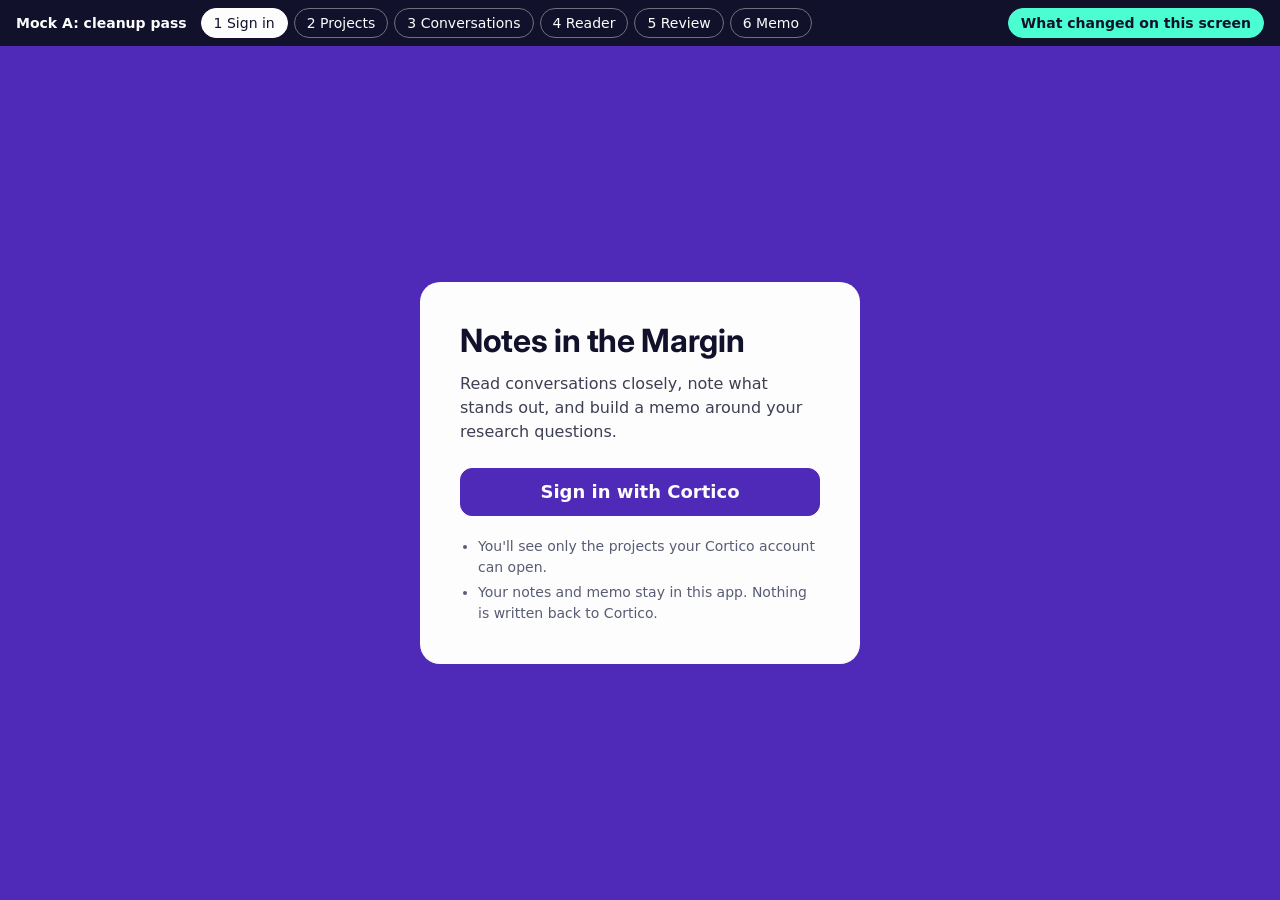
==== mocks/mock-a-cleanup-cortico.html @ b5143485 "Add Vercel config, sidecar init and live smoke scripts, docs, and UX mocks Co-Authored-By: Claude Op" ====
<!doctype html>
<html lang="en">
<head>
<meta charset="utf-8">
<meta name="viewport" content="width=device-width, initial-scale=1">
<title>Notes in the Margin, mock A</title>
<meta name="color-scheme" content="light">
<link rel="preconnect" href="https://fonts.googleapis.com">
<link rel="preconnect" href="https://fonts.gstatic.com" crossorigin>
<link rel="preconnect" href="https://cdn.fontshare.com" crossorigin>
<link href="https://fonts.googleapis.com/css2?family=Inter:wght@700&display=swap" rel="stylesheet">
<style>
/* Satoshi from Fontshare, inlined with https URLs so it also loads when the file is opened from disk */
@font-face{font-family:"Satoshi";src:url("https://cdn.fontshare.com/wf/TTX2Z3BF3P6Y5BQT3IV2VNOK6FL22KUT/7QYRJOI3JIMYHGY6CH7SOIFRQLZOLNJ6/KFIAZD4RUMEZIYV6FQ3T3GP5PDBDB6JY.woff2") format("woff2");font-weight:400;font-style:normal;font-display:swap}
@font-face{font-family:"Satoshi";src:url("https://cdn.fontshare.com/wf/P2LQKHE6KA6ZP4AAGN72KDWMHH6ZH3TA/ZC32TK2P7FPS5GFTL46EU6KQJA24ZYDB/7AHDUZ4A7LFLVFUIFSARGIWCRQJHISQP.woff2") format("woff2");font-weight:500;font-style:normal;font-display:swap}
@font-face{font-family:"Satoshi";src:url("https://cdn.fontshare.com/wf/LAFFD4SDUCDVQEXFPDC7C53EQ4ZELWQI/PXCT3G6LO6ICM5I3NTYENYPWJAECAWDD/GHM6WVH6MILNYOOCXHXB5GTSGNTMGXZR.woff2") format("woff2");font-weight:700;font-style:normal;font-display:swap}

/* Cortico Design System tokens (colors_and_type.css) */
:root{
  color-scheme:light;
  --c-purple-900:#11112B; --c-purple-800:#2E187F; --c-purple-700:#4F29B7; --c-purple-600:#6F4FD1;
  --c-purple-500:#8C71DD; --c-purple-200:#E0D1FF; --c-purple-100:#F0E8FF;
  --c-ink:#11112B; --c-fg-1:#3D3F52; --c-fg-2:#595C75; --c-fg-3:#71717C; --c-fg-4:#AEB0C4;
  --c-border:#E7E8F3; --c-border-2:#CECFDD; --c-border-3:#DDDEEB;
  --c-bg-canvas:#FDFDFD; --c-bg-white:#FFFFFF; --c-bg-soft:#F1F1F9;
  --c-accent-pink:#FF0099; --c-accent-mint:#4AFED1; --c-accent-red:#E3342E;
  --c-bg:var(--c-bg-canvas); --c-shell:var(--c-purple-700); --c-text:var(--c-ink); --c-text-muted:var(--c-fg-2);
  --c-link:var(--c-purple-700); --c-primary:var(--c-purple-700); --c-primary-fg:#FDFDFD;
  --c-on-dark:#FDFDFD; --c-on-dark-2:var(--c-purple-200);
  --c-success:#1F9D55; --c-warning:#D97706; --c-danger:var(--c-accent-red);

  --font-sans:"Satoshi","Satoshi-Variable",ui-sans-serif,system-ui,-apple-system,"Segoe UI",Roboto,"Helvetica Neue",Arial,sans-serif;
  --font-display:"Inter",ui-sans-serif,system-ui,-apple-system,"Segoe UI",Roboto,sans-serif;

  --fs-12:12px; --fs-14:14px; --fs-16:16px; --fs-18:18px; --fs-20:20px; --fs-24:24px; --fs-28:28px; --fs-32:32px;
  --fw-regular:400; --fw-medium:500; --fw-bold:700;
  --lh-snug:1.2; --lh-normal:1.4; --lh-relax:1.5;

  --sp-1:4px; --sp-2:8px; --sp-3:12px; --sp-4:16px; --sp-5:20px; --sp-6:24px; --sp-7:32px; --sp-8:40px; --sp-9:48px; --sp-10:64px;
  --r-1:4px; --r-2:8px; --r-3:12px; --r-4:16px; --r-5:20px; --r-pill:999px;

  --shadow-1:0 1px 2px rgba(17,17,43,0.04);
  --shadow-2:0 2px 8px rgba(17,17,43,0.06),0 1px 2px rgba(17,17,43,0.04);
  --shadow-pop:0 16px 48px rgba(17,17,43,0.20);

  --ease-out:cubic-bezier(.2,.7,.2,1); --dur-fast:120ms; --dur-base:180ms; --dur-slow:260ms;
  --topbar-h:60px;

  /* prototype geometry: sticky offsets depend on the prototype bar height */
  --proto-h:46px;
}

*{box-sizing:border-box}
html{overflow-x:clip}
html,body{margin:0}
body{background:var(--c-bg);color:var(--c-text);font-family:var(--font-sans);font-size:var(--fs-16);line-height:var(--lh-relax);-webkit-font-smoothing:antialiased;-moz-osx-font-smoothing:grayscale}
button,input,select,textarea{font:inherit;color:inherit}
button{cursor:pointer}
:focus-visible{outline:2px solid var(--c-purple-700);outline-offset:2px}
a{color:var(--c-link);font-weight:var(--fw-medium);text-underline-offset:2px}
a:hover{text-decoration-thickness:2px}
h1,h2{color:var(--c-ink)}

/* prototype chrome, not part of the app */
.proto{position:sticky;top:0;z-index:50;min-height:var(--proto-h);background:var(--c-purple-900);color:var(--c-on-dark);display:flex;flex-wrap:wrap;gap:6px;align-items:center;padding:var(--sp-2) var(--sp-4);font-size:var(--fs-14);line-height:20px}
.proto strong{margin-right:var(--sp-2);font-weight:var(--fw-bold)}
.proto button{background:transparent;border:1px solid var(--c-fg-3);color:var(--c-on-dark);border-radius:var(--r-pill);padding:4px 12px;font-weight:var(--fw-medium);transition:background var(--dur-base) var(--ease-out),color var(--dur-base) var(--ease-out)}
.proto button:hover{background:var(--c-purple-800)}
.proto button[aria-current="true"]{background:var(--c-on-dark);color:var(--c-ink);border-color:var(--c-on-dark)}
.proto .spacer{flex:1}
.notes-toggle{background:var(--c-accent-mint)!important;color:var(--c-ink)!important;border-color:var(--c-accent-mint)!important;font-weight:var(--fw-bold)!important}
.proto :focus-visible,.drawer :focus-visible,.toast :focus-visible{outline-color:var(--c-purple-200)}

.screen{display:none}
.screen.on{display:block}

/* app shell */
.appbar{background:var(--c-bg-canvas);border-bottom:1px solid var(--c-border);display:flex;align-items:center;gap:var(--sp-5);padding:0 var(--sp-6);height:var(--topbar-h)}
.brand{font-family:var(--font-display);font-weight:var(--fw-bold);font-size:var(--fs-18);letter-spacing:-0.011em;line-height:var(--lh-snug);color:var(--c-ink);white-space:nowrap}
.bundle{display:flex;align-items:center;gap:var(--sp-2);height:36px;border:1px solid var(--c-border);border-radius:var(--r-3);padding:0 var(--sp-3);background:var(--c-bg-soft);font-size:var(--fs-14);color:var(--c-fg-1);white-space:nowrap;transition:background var(--dur-base) var(--ease-out),border-color var(--dur-base) var(--ease-out)}
.bundle:hover{background:var(--c-purple-100);border-color:var(--c-purple-200)}
.bundle b{font-weight:var(--fw-bold);color:var(--c-ink)}
.nav{display:flex;gap:var(--sp-1);margin-left:var(--sp-2);align-self:stretch}
.nav a{display:flex;align-items:center;text-decoration:none;color:var(--c-fg-2);padding:0 var(--sp-3);font-size:var(--fs-14);font-weight:var(--fw-medium);white-space:nowrap;transition:color var(--dur-base) var(--ease-out)}
.nav a:hover{color:var(--c-ink)}
.nav a[aria-current="page"]{color:var(--c-ink);font-weight:var(--fw-bold);box-shadow:inset 0 -2px 0 var(--c-purple-700)}
.nav a:focus-visible{outline-offset:-2px}
.appbar .grow{flex:1}
.avatar{flex:none;width:32px;height:32px;border-radius:var(--r-pill);background:var(--c-purple-700);color:var(--c-on-dark);display:grid;place-items:center;font-size:var(--fs-12);font-weight:var(--fw-bold)}

/* buttons: secondary by default, .primary and .quiet (tertiary) variants */
.btn{display:inline-flex;align-items:center;justify-content:center;gap:var(--sp-2);border:1px solid var(--c-border);background:var(--c-bg-soft);color:var(--c-ink);border-radius:var(--r-3);padding:9px 18px;line-height:20px;font-weight:var(--fw-bold);font-size:var(--fs-16);text-align:center;transition:background var(--dur-base) var(--ease-out),color var(--dur-base) var(--ease-out),border-color var(--dur-base) var(--ease-out),transform var(--dur-fast) var(--ease-out)}
.btn:hover{background:var(--c-purple-100);border-color:var(--c-purple-200)}
.btn:active{transform:scale(0.98)}
.btn.primary{background:var(--c-primary);border-color:var(--c-primary);color:var(--c-primary-fg)}
.btn.primary:hover{background:var(--c-purple-600);border-color:var(--c-purple-600)}
.btn.quiet{border-color:transparent;background:transparent;color:var(--c-purple-700)}
.btn.quiet:hover{background:var(--c-purple-100)}
.btn:disabled,.btn.primary:disabled{background:var(--c-bg-soft);border-color:var(--c-border);color:var(--c-fg-3);cursor:not-allowed;transform:none}

/* form fields */
.orgline select,.search,.popover textarea{border:1px solid var(--c-border-2);border-radius:var(--r-3);background:var(--c-bg-canvas);color:var(--c-ink);transition:border-color var(--dur-base) var(--ease-out)}
.orgline select:hover,.search:hover,.popover textarea:hover{border-color:var(--c-fg-4)}
.orgline select:focus-visible,.search:focus-visible,.popover textarea:focus-visible{border-color:var(--c-purple-700);outline-offset:1px}
::placeholder{color:var(--c-fg-3);opacity:1}

/* sign in */
.signin{min-height:calc(100vh - var(--proto-h));display:grid;place-items:center;padding:var(--sp-6);background:var(--c-shell)}
.signin-card{background:var(--c-bg-canvas);border-radius:var(--r-5);max-width:440px;width:100%;padding:var(--sp-8)}
.signin-card h1{font-family:var(--font-display);font-weight:var(--fw-bold);font-size:var(--fs-32);letter-spacing:-0.011em;line-height:var(--lh-snug);margin:0 0 var(--sp-3)}
.signin-card p{color:var(--c-fg-1);margin:0 0 var(--sp-6)}
.signin-card .btn{width:100%;padding:13px 22px;font-size:var(--fs-18)}
.signin-card ul{color:var(--c-fg-2);font-size:var(--fs-14);padding-left:18px;margin:var(--sp-5) 0 0}
.signin-card li+li{margin-top:var(--sp-1)}

/* project picker */
.wrap{max-width:880px;margin:0 auto;padding:var(--sp-7) var(--sp-6) var(--sp-10)}
.wrap h1{font-weight:var(--fw-bold);font-size:var(--fs-32);line-height:var(--lh-snug);margin:0 0 var(--sp-2)}
.lede{color:var(--c-fg-2);margin:0 0 var(--sp-6);max-width:60ch}
.orgline{display:flex;gap:var(--sp-3);align-items:center;margin-bottom:var(--sp-4);flex-wrap:wrap}
.orgline select{height:40px;padding:0 var(--sp-3);max-width:100%}
.search{flex:1;min-width:200px;height:40px;padding:0 var(--sp-3)}
.plist{background:var(--c-bg-soft);border:1px solid var(--c-border);border-radius:var(--r-5);padding:var(--sp-2)}
.prow{display:grid;grid-template-columns:28px 1fr auto;gap:var(--sp-3);align-items:center;padding:var(--sp-3) 14px;border-radius:14px;cursor:pointer;transition:background var(--dur-base) var(--ease-out)}
.prow+.prow{border-top:1px solid var(--c-border)}
.prow:hover{background:var(--c-bg-white)}
.prow input{width:18px;height:18px;accent-color:var(--c-purple-700);margin:0}
.prow .name{font-weight:var(--fw-bold);color:var(--c-ink)}
.prow .meta{color:var(--c-fg-2);font-size:var(--fs-14)}
.prow .count{color:var(--c-fg-2);font-size:var(--fs-14);text-align:right}
.selbar{position:sticky;bottom:var(--sp-3);margin-top:var(--sp-4);background:var(--c-bg-canvas);border:1px solid var(--c-border);border-radius:var(--r-5);box-shadow:var(--shadow-2);padding:var(--sp-3) var(--sp-3) var(--sp-3) var(--sp-5);display:flex;align-items:center;gap:var(--sp-3);flex-wrap:wrap}
.selbar .grow{flex:1;color:var(--c-fg-2);font-weight:var(--fw-medium)}

/* library */
.filters{display:flex;gap:var(--sp-2);flex-wrap:wrap;margin-bottom:var(--sp-4)}
.chip{border:1px solid var(--c-border-2);background:transparent;color:var(--c-fg-1);border-radius:var(--r-pill);padding:5px 14px;line-height:20px;font-size:var(--fs-14);font-weight:var(--fw-medium);transition:background var(--dur-base) var(--ease-out),color var(--dur-base) var(--ease-out),border-color var(--dur-base) var(--ease-out)}
.chip:hover{background:var(--c-bg-soft)}
.chip[aria-pressed="true"]{background:var(--c-purple-700);border-color:var(--c-purple-700);color:var(--c-on-dark)}
table{width:100%;border-collapse:separate;border-spacing:0;background:var(--c-bg-canvas);border:1px solid var(--c-border);border-radius:var(--r-5);overflow:hidden}
th{font-size:var(--fs-12);font-weight:var(--fw-bold);color:var(--c-fg-2);text-align:left;padding:var(--sp-3) var(--sp-4);background:var(--c-bg-soft);border-bottom:1px solid var(--c-border);letter-spacing:0.01em}
td{padding:14px var(--sp-4);border-top:1px solid var(--c-border);vertical-align:top;color:var(--c-fg-1);font-size:var(--fs-14)}
tbody tr:first-child td{border-top:0}
tr.click td{transition:background var(--dur-base) var(--ease-out)}
tr.click:hover td{background:var(--c-bg-soft);cursor:pointer}
td .t{font-weight:var(--fw-bold);color:var(--c-ink);font-size:var(--fs-16)}
td .sub{color:var(--c-fg-2);font-size:var(--fs-14)}
.status{display:inline-flex;align-items:center;gap:6px;min-height:24px;font-size:var(--fs-12);font-weight:var(--fw-bold);line-height:16px;padding:4px 10px;border-radius:var(--r-pill);background:var(--c-bg-soft);border:1px solid var(--c-border);color:var(--c-ink);white-space:nowrap}
.status::before{content:"";flex:none;width:8px;height:8px;border-radius:var(--r-pill);background:var(--c-fg-4)}
.s-read{background:var(--c-purple-100);border-color:var(--c-purple-200);color:var(--c-purple-800)}
.s-read::before{background:var(--c-purple-700)}
.s-done::before{background:var(--c-success)}
.s-wait::before{background:var(--c-accent-pink)}

/* reader */
.reader{display:grid;grid-template-columns:220px minmax(0,1fr) 240px;gap:0;max-width:1240px;margin:0 auto}
.sections{padding:var(--sp-7) var(--sp-4) var(--sp-7) var(--sp-6);position:sticky;top:var(--proto-h);align-self:start}
.sections h2,.rqs h2{font-size:var(--fs-14);font-weight:var(--fw-bold);color:var(--c-fg-2);margin:0 0 var(--sp-3);line-height:var(--lh-normal)}
.sections ol{list-style:none;margin:0;padding:0;border-left:2px solid var(--c-border)}
.sections li{padding:6px 0 6px var(--sp-3);margin-left:-2px;border-left:2px solid transparent;font-size:var(--fs-14);color:var(--c-fg-2);line-height:var(--lh-normal)}
.sections li.done{color:var(--c-ink)}
.sections li.here{border-left-color:var(--c-purple-700);color:var(--c-ink);font-weight:var(--fw-bold)}
.sections li small{display:block;color:var(--c-fg-3);font-weight:var(--fw-regular);font-size:var(--fs-12)}
.sections .hint{font-size:var(--fs-12);color:var(--c-fg-3);margin-top:var(--sp-3)}
.page{background:var(--c-bg-canvas);border-left:1px solid var(--c-border);border-right:1px solid var(--c-border);min-height:calc(100vh - var(--proto-h) - var(--topbar-h));padding:var(--sp-7) 0 var(--sp-10)}
.conv-head{padding:0 var(--sp-9) var(--sp-5);border-bottom:1px solid var(--c-border);display:flex;gap:var(--sp-4);align-items:flex-start}
.conv-head h1{font-weight:var(--fw-bold);font-size:var(--fs-24);margin:0 0 var(--sp-1);line-height:var(--lh-snug)}
.conv-head .sub{color:var(--c-fg-2);font-size:var(--fs-14)}
.conv-head .grow{flex:1}
.audio{display:flex;align-items:center;gap:var(--sp-3);margin:var(--sp-4) var(--sp-9) 0;padding:var(--sp-2) var(--sp-3);border-radius:var(--r-3);background:var(--c-bg-soft);font-size:var(--fs-14);color:var(--c-fg-2);font-variant-numeric:tabular-nums}
.audio .play{flex:none;width:32px;height:32px;border-radius:var(--r-pill);border:0;background:var(--c-purple-700);color:var(--c-on-dark);font-size:var(--fs-12);transition:background var(--dur-base) var(--ease-out)}
.audio .play:hover{background:var(--c-purple-600)}
.audio .bar{flex:1;height:4px;background:var(--c-border-2);border-radius:var(--r-pill);position:relative}
.audio .bar::after{content:"";position:absolute;left:0;top:0;bottom:0;width:31%;background:var(--c-purple-700);border-radius:var(--r-pill)}
.secdiv{margin:var(--sp-7) var(--sp-9) 6px;font-size:var(--fs-14);color:var(--c-purple-700);font-weight:var(--fw-bold);display:flex;gap:10px;align-items:center}
.secdiv::after{content:"";flex:1;height:1px;background:var(--c-border)}
.turn{display:grid;grid-template-columns:minmax(0,1fr) 210px;gap:var(--sp-6);padding:var(--sp-3) 0 var(--sp-3) var(--sp-9)}
.turn .who{font-size:var(--fs-14);font-weight:var(--fw-bold);color:var(--c-ink);margin-bottom:2px}
.turn .who span{color:var(--c-fg-3);font-weight:var(--fw-regular);font-variant-numeric:tabular-nums}
.turn p{font-size:var(--fs-18);line-height:1.65;margin:0;max-width:62ch;color:var(--c-fg-1)}
mark{background:var(--c-purple-100);padding:1px 0;border-radius:var(--r-1);cursor:pointer;color:inherit}
mark.star{background:var(--c-accent-mint);color:var(--c-ink);box-shadow:inset 0 -2px 0 var(--c-purple-800)}
.margin{font-size:var(--fs-14);color:var(--c-fg-2);border-left:2px solid var(--c-purple-500);padding:2px 0 2px var(--sp-3);align-self:start;margin-right:var(--sp-5)}
.margin b{color:var(--c-ink);font-weight:var(--fw-bold);display:block}
.margin.empty{border:0}
.endcard{margin:var(--sp-8) var(--sp-9) 0;border:1px solid var(--c-border);border-radius:var(--r-5);padding:var(--sp-5) var(--sp-6);display:flex;gap:var(--sp-4);align-items:center;background:var(--c-bg-soft)}
.endcard p{margin:0;flex:1;color:var(--c-fg-1)}
.endcard p b{color:var(--c-ink)}
.rqs{padding:var(--sp-7) var(--sp-6) var(--sp-7) var(--sp-4);position:sticky;top:var(--proto-h);align-self:start}
.rqs ul{list-style:none;padding:0;margin:0}
.rqs li{font-size:var(--fs-14);color:var(--c-fg-1);padding:var(--sp-2) 0;border-top:1px solid var(--c-border);line-height:var(--lh-normal)}
.rqs li:first-child{border-top:0}
.rqs .edit{font-size:var(--fs-12);color:var(--c-fg-3);margin-top:var(--sp-2)}
.popover{position:absolute;z-index:20;background:var(--c-bg-canvas);border:1px solid var(--c-border);border-radius:var(--r-4);box-shadow:var(--shadow-pop);padding:var(--sp-3);width:300px;max-width:calc(100vw - 32px)}
.popover textarea{display:block;width:100%;padding:var(--sp-2) var(--sp-3);min-height:72px;resize:vertical}
.popover .row{display:flex;gap:var(--sp-2);justify-content:flex-end;margin-top:var(--sp-3);align-items:center}
.popover .row label{margin-right:auto;font-size:var(--fs-14);color:var(--c-fg-1);display:flex;gap:6px;align-items:center;cursor:pointer}
.popover .row input{accent-color:var(--c-purple-700);width:16px;height:16px;margin:0}
.popover .row .btn{padding:5px 12px;font-size:var(--fs-14);border-radius:var(--r-2)}

/* reflect sheet */
.sheet{position:fixed;right:var(--sp-6);bottom:var(--sp-6);width:380px;max-width:calc(100vw - 32px);background:var(--c-bg-canvas);border:1px solid var(--c-border);border-radius:var(--r-5);box-shadow:var(--shadow-pop);padding:var(--sp-6);z-index:30;display:none}
.sheet.on{display:block}
.sheet h2{font-weight:var(--fw-bold);font-size:var(--fs-20);line-height:var(--lh-snug);margin:0 0 var(--sp-1)}
.sheet .sub{color:var(--c-fg-2);font-size:var(--fs-14);margin:0 0 var(--sp-4)}
.prompts{margin:0 0 var(--sp-4);padding-left:18px;font-size:var(--fs-14);color:var(--c-fg-1)}
.rec{display:flex;align-items:center;gap:var(--sp-3);padding:var(--sp-3);border-radius:var(--r-3);background:var(--c-bg-soft)}
.rec .dot{flex:none;width:12px;height:12px;border-radius:var(--r-pill);background:var(--c-danger)}
.rec .time{font-variant-numeric:tabular-nums;font-weight:var(--fw-bold);color:var(--c-ink)}
.rec .level{flex:1;min-width:0;height:18px;display:flex;gap:2px;align-items:center;overflow:hidden}
.rec .level i{display:block;flex:none;width:3px;background:var(--c-purple-700);border-radius:var(--r-pill)}
.sheet .actions{display:flex;gap:var(--sp-2);justify-content:flex-end;margin-top:var(--sp-4);flex-wrap:wrap}

/* review */
.review{max-width:1100px;margin:0 auto;padding:var(--sp-7) var(--sp-6) 112px}
.review h1{font-weight:var(--fw-bold);font-size:var(--fs-28);line-height:var(--lh-snug);margin:0 0 var(--sp-2)}
.review .lede{margin-bottom:var(--sp-6)}
.rgrid{display:grid;grid-template-columns:minmax(0,5fr) minmax(0,7fr);gap:var(--sp-6);align-items:start}
.panel{background:var(--c-bg-soft);border:1px solid var(--c-border);border-radius:var(--r-5);padding:var(--sp-5) var(--sp-6)}
.panel h2{font-size:var(--fs-16);font-weight:var(--fw-bold);line-height:var(--lh-snug);margin:0 0 var(--sp-3)}
.panel p{color:var(--c-fg-1)}
.said{font-size:var(--fs-16);line-height:1.65;color:var(--c-fg-1)}
.said .sub{font-size:var(--fs-14);color:var(--c-fg-2)}
.sugg{border:1px solid var(--c-border);border-radius:var(--r-5);padding:var(--sp-4) var(--sp-5);margin-bottom:var(--sp-3);background:var(--c-bg-canvas);transition:opacity var(--dur-base) var(--ease-out),border-color var(--dur-base) var(--ease-out)}
.sugg.kept{border-color:var(--c-success);box-shadow:inset 4px 0 0 var(--c-success)}
.sugg.skipped{opacity:.55}
.sugg .rq{font-size:var(--fs-14);color:var(--c-purple-700);font-weight:var(--fw-bold);display:flex;align-items:center;flex-wrap:wrap;gap:6px}
.sugg .insight{font-size:var(--fs-18);font-weight:var(--fw-medium);line-height:var(--lh-normal);color:var(--c-ink);margin:var(--sp-2) 0 var(--sp-3)}
.sugg blockquote{margin:0 0 var(--sp-2);padding:var(--sp-2) var(--sp-3);border-left:3px solid var(--c-purple-700);background:var(--c-purple-100);border-radius:0 var(--r-2) var(--r-2) 0;font-size:var(--fs-14);color:var(--c-ink)}
.sugg .why{font-size:var(--fs-14);color:var(--c-fg-2)}
.fit{display:inline-flex;align-items:center;font-size:var(--fs-12);line-height:16px;padding:4px 10px;border-radius:var(--r-pill);background:var(--c-purple-100);color:var(--c-purple-700);font-weight:var(--fw-bold);margin-left:0}
.sugg .acts{display:flex;gap:var(--sp-2);margin-top:var(--sp-3);flex-wrap:wrap}
.sugg .acts .btn{padding:5px 12px;font-size:var(--fs-14);border-radius:var(--r-2)}
.stickyfoot{position:fixed;left:0;right:0;bottom:0;background:var(--c-bg-canvas);border-top:1px solid var(--c-border);padding:var(--sp-3) var(--sp-6);display:flex;gap:var(--sp-3);align-items:center;justify-content:flex-end;flex-wrap:wrap;z-index:10}
.stickyfoot .grow{flex:1;color:var(--c-fg-2);font-weight:var(--fw-medium);max-width:1052px;margin:0 auto}
.toast{position:fixed;left:50%;bottom:84px;transform:translateX(-50%);max-width:calc(100vw - 32px);background:var(--c-ink);color:var(--c-on-dark);border-radius:var(--r-pill);padding:var(--sp-3) var(--sp-5);font-size:var(--fs-14);display:none;gap:var(--sp-4);align-items:center;z-index:60;box-shadow:var(--shadow-pop)}
.toast.on{display:flex}
.toast a{color:var(--c-accent-mint);font-weight:var(--fw-bold);white-space:nowrap}

/* memo */
.memo{display:grid;grid-template-columns:260px minmax(0,1fr);max-width:1140px;margin:0 auto;gap:var(--sp-7);padding:var(--sp-7) var(--sp-6) var(--sp-10)}
.memo main h1{line-height:var(--lh-snug)}
.qside h2{font-size:var(--fs-14);font-weight:var(--fw-bold);color:var(--c-fg-2);margin:0 0 var(--sp-2);line-height:var(--lh-normal)}
.qside ul{list-style:none;padding:0;margin:0 0 var(--sp-4)}
.qside li+li{margin-top:2px}
.qside li button{width:100%;text-align:left;border:0;background:transparent;color:var(--c-fg-1);padding:var(--sp-2) var(--sp-3);border-radius:var(--r-3);display:flex;gap:var(--sp-2);align-items:baseline;font-size:var(--fs-14);line-height:var(--lh-normal);transition:background var(--dur-base) var(--ease-out)}
.qside li button:hover{background:var(--c-bg-soft)}
.qside li button[aria-current="true"]{background:var(--c-purple-100);color:var(--c-purple-800);font-weight:var(--fw-bold)}
.qside li .n{margin-left:auto;color:var(--c-fg-2);font-size:var(--fs-12);font-weight:var(--fw-medium);font-variant-numeric:tabular-nums}
.qside .focusnote{font-size:var(--fs-12);color:var(--c-fg-2);padding:0 var(--sp-3)}
.qside .entry b{color:var(--c-ink)}
.tabs{display:flex;gap:var(--sp-1);border-bottom:1px solid var(--c-border);margin:var(--sp-4) 0 var(--sp-5)}
.tabs button{border:0;background:transparent;padding:var(--sp-2) var(--sp-3);color:var(--c-fg-2);font-weight:var(--fw-medium);font-size:var(--fs-16);border-bottom:2px solid transparent;margin-bottom:-1px;transition:color var(--dur-base) var(--ease-out)}
.tabs button:hover{color:var(--c-ink)}
.tabs button[aria-selected="true"]{color:var(--c-ink);font-weight:var(--fw-bold);border-bottom-color:var(--c-purple-700)}
.entry{background:var(--c-bg-soft);border:1px solid var(--c-border);border-radius:var(--r-5);padding:var(--sp-4) var(--sp-5);margin-bottom:var(--sp-3)}
.entry .insight{font-size:var(--fs-18);font-weight:var(--fw-medium);line-height:var(--lh-normal);color:var(--c-ink);margin:0 0 var(--sp-2)}
.entry blockquote{margin:0 0 6px;padding:var(--sp-1) var(--sp-3);border-left:3px solid var(--c-purple-700);font-size:var(--fs-14);color:var(--c-fg-1)}
.entry .foot{display:flex;gap:var(--sp-3);align-items:center;font-size:var(--fs-14);color:var(--c-fg-2);margin-top:var(--sp-3);flex-wrap:wrap}
.entry .foot .grow{flex:1}
.entry .foot .btn{font-size:var(--fs-14)}
.tag{display:inline-flex;align-items:center;font-size:var(--fs-12);line-height:16px;font-weight:var(--fw-medium);padding:4px 10px;border-radius:var(--r-pill);background:var(--c-purple-100);color:var(--c-purple-800)}
.more{border:0;background:transparent;color:var(--c-fg-2);font-size:var(--fs-18);line-height:1;width:32px;height:32px;padding:0;border-radius:var(--r-pill);transition:background var(--dur-base) var(--ease-out)}
.more:hover{background:var(--c-purple-100);color:var(--c-purple-700)}
.unused{border:1px dashed var(--c-border-2);border-radius:var(--r-5);padding:var(--sp-4) var(--sp-5);color:var(--c-fg-2);font-size:var(--fs-14)}
.unused b{color:var(--c-ink)}

/* design notes drawer */
.drawer{position:fixed;top:0;right:0;bottom:0;width:340px;max-width:100vw;background:var(--c-purple-900);color:var(--c-on-dark);padding:calc(var(--proto-h) + var(--sp-5)) var(--sp-6) var(--sp-5);overflow:auto;z-index:45;transform:translateX(100%);visibility:hidden;transition:transform var(--dur-slow) var(--ease-out),visibility 0s linear var(--dur-slow)}
.drawer.on{transform:none;visibility:visible;transition:transform var(--dur-slow) var(--ease-out),visibility 0s}
.drawer h2{font-size:var(--fs-18);font-weight:var(--fw-bold);color:var(--c-on-dark);margin:0 0 var(--sp-1)}
.drawer p.sub{color:var(--c-on-dark-2);font-size:var(--fs-14);margin:0 0 var(--sp-4)}
.drawer ul{padding-left:18px;margin:0;font-size:var(--fs-14);line-height:var(--lh-normal)}
.drawer li{margin-bottom:var(--sp-3)}
.drawer li em{color:var(--c-on-dark-2);font-style:normal;display:block;font-size:var(--fs-12);margin-top:2px}

@media (max-width:1000px){
  :root{--proto-h:88px}
  .proto .spacer{flex:0 0 100%;height:0}
}
@media (max-width:780px){
  :root{--proto-h:124px}
}
@media (max-width:960px){
  .reader{grid-template-columns:1fr}
  .sections,.rqs{position:static;padding:var(--sp-4)}
  .turn{grid-template-columns:1fr;gap:0;padding:var(--sp-2) var(--sp-4)}
  .conv-head,.audio,.secdiv,.endcard{margin-left:var(--sp-4);margin-right:var(--sp-4)}
  .conv-head{padding:0 0 var(--sp-4)}
  .margin{margin:var(--sp-2) 0 0}
  .page{border-left:0;border-right:0;border-top:1px solid var(--c-border);border-bottom:1px solid var(--c-border);min-height:0}
  .rgrid,.memo{grid-template-columns:1fr}
  .appbar{gap:var(--sp-3);padding:0 var(--sp-4);overflow-x:auto}
  .bundle{display:none}
}
@media (max-width:640px){
  :root{--proto-h:118px}
  .proto{padding:6px var(--sp-3);gap:var(--sp-1);font-size:var(--fs-12);line-height:18px}
  .proto button{padding:3px 10px}
  .appbar{gap:var(--sp-2)}
  .brand{font-size:var(--fs-16);white-space:normal}
  .nav{margin-left:0;gap:0}
  .nav a{padding:0 var(--sp-2)}
  .signin{padding:var(--sp-4)}
  .signin-card{padding:var(--sp-6)}
  .signin-card h1,.wrap h1{font-size:var(--fs-28)}
  .wrap,.review{padding-left:var(--sp-4);padding-right:var(--sp-4)}
  .memo{padding:var(--sp-6) var(--sp-4) var(--sp-10);gap:var(--sp-6)}
  .review h1{font-size:var(--fs-24)}
  .search{min-width:0;width:100%}
  .orgline select{width:100%}
  .prow{grid-template-columns:24px 1fr;padding:var(--sp-3)}
  .prow .count{grid-column:2;text-align:left;margin-top:-6px}
  .selbar .btn{flex:1 1 auto}
  table,tbody,tr,td{display:block}
  thead{position:absolute;width:1px;height:1px;overflow:hidden;clip:rect(0 0 0 0);white-space:nowrap}
  tbody tr{border-top:1px solid var(--c-border);padding:var(--sp-3) var(--sp-4)}
  tbody tr:first-child{border-top:0}
  td,tbody tr:first-child td{border-top:0;padding:0}
  tr.click:hover td{background:transparent}
  tr.click:hover{background:var(--c-bg-soft);cursor:pointer}
  td:nth-child(2),td:nth-child(3){display:inline;color:var(--c-fg-2)}
  td:nth-child(3)::before{content:" \00B7  "}
  td:nth-child(4){margin-top:var(--sp-2)}
  .turn p{font-size:var(--fs-16)}
  .conv-head{flex-wrap:wrap}
  .conv-head .grow{flex:1 1 100%}
  /* the script positions the popover at the selection, which can run off a phone screen, so pin it to the bottom instead */
  .popover{position:fixed;left:var(--sp-4)!important;right:var(--sp-4);top:auto!important;bottom:var(--sp-4);width:auto;max-width:none;z-index:40}
  .endcard{flex-direction:column;align-items:stretch;padding:var(--sp-4)}
  .sheet{right:var(--sp-4);bottom:var(--sp-4);padding:var(--sp-5)}
  .stickyfoot{padding:var(--sp-3) var(--sp-4);gap:var(--sp-2)}
  .stickyfoot .grow{flex-basis:100%}
  .review{padding-bottom:160px}
  .toast{bottom:136px}
}
@media (prefers-reduced-motion:reduce){*{transition:none!important}}
</style>
</head>
<body>

<div class="proto" role="navigation" aria-label="Mock screens">
  <strong>Mock A: cleanup pass</strong>
  <button data-go="signin">1 Sign in</button>
  <button data-go="projects">2 Projects</button>
  <button data-go="library">3 Conversations</button>
  <button data-go="reader">4 Reader</button>
  <button data-go="review">5 Review</button>
  <button data-go="memo">6 Memo</button>
  <span class="spacer"></span>
  <button class="notes-toggle" id="notesBtn" aria-expanded="false">What changed on this screen</button>
</div>

<!-- 1 SIGN IN -->
<section class="screen" id="signin" data-notes="signin">
  <div class="signin">
    <div class="signin-card">
      <h1>Notes in the Margin</h1>
      <p>Read conversations closely, note what stands out, and build a memo around your research questions.</p>
      <button class="btn primary" data-go="projects">Sign in with Cortico</button>
      <ul>
        <li>You'll see only the projects your Cortico account can open.</li>
        <li>Your notes and memo stay in this app. Nothing is written back to Cortico.</li>
      </ul>
    </div>
  </div>
</section>

<!-- 2 PROJECTS -->
<section class="screen" id="projects" data-notes="projects">
  <div class="appbar">
    <span class="brand">Notes in the Margin</span>
    <span class="grow"></span>
    <span class="avatar" title="Signed in as Harrison">HS</span>
  </div>
  <div class="wrap">
    <h1>Choose what you'll listen to</h1>
    <p class="lede">Pick one project, or several to read across them together. You can change this any time from the top bar.</p>
    <div class="orgline">
      <select aria-label="Organization">
        <option>American Conversation Project</option>
        <option>Real Talk for Change</option>
      </select>
      <input class="search" type="search" placeholder="Search projects" aria-label="Search projects">
    </div>
    <div class="plist" id="plist">
      <label class="prow"><input type="checkbox" checked><span><span class="name">Main Street listening circles</span><br><span class="meta">Conversation guide: Belonging and trust, v3</span></span><span class="count">42 conversations</span></label>
      <label class="prow"><input type="checkbox" checked><span><span class="name">Rural libraries series</span><br><span class="meta">Conversation guide: Belonging and trust, v3</span></span><span class="count">18 conversations</span></label>
      <label class="prow"><input type="checkbox"><span><span class="name">Veterans coming home</span><br><span class="meta">Conversation guide: Service and return</span></span><span class="count">27 conversations</span></label>
      <label class="prow"><input type="checkbox" checked><span><span class="name">Faith communities pilot</span><br><span class="meta">Conversation guide: Belonging and trust, v2</span></span><span class="count">11 conversations</span></label>
      <label class="prow"><input type="checkbox"><span><span class="name">Youth voices, summer cohort</span><br><span class="meta">No conversation guide</span></span><span class="count">35 conversations</span></label>
    </div>
    <div class="selbar">
      <span class="grow" id="selcount">3 projects, 71 conversations</span>
      <button class="btn primary" data-go="library">Open conversations</button>
    </div>
  </div>
</section>

<!-- shared top bar is repeated per screen for a static mock -->
<template id="appbarTpl">
  <div class="appbar">
    <span class="brand">Notes in the Margin</span>
    <button class="bundle" data-go="projects" title="Change projects"><b>3 projects</b> in American Conversation Project</button>
    <nav class="nav">
      <a href="#" data-go="library" data-nav="library">Conversations</a>
      <a href="#" data-go="memo" data-nav="memo">Memo</a>
    </nav>
    <span class="grow"></span>
    <span class="avatar" title="Signed in as Harrison">HS</span>
  </div>
</template>

<!-- 3 LIBRARY -->
<section class="screen" id="library" data-notes="library">
  <div data-appbar="library"></div>
  <div class="wrap" style="max-width:1040px">
    <h1>Conversations</h1>
    <p class="lede">71 conversations across Main Street listening circles, Rural libraries series and Faith communities pilot.</p>
    <div class="orgline">
      <input class="search" type="search" placeholder="Search titles, places, or speakers" aria-label="Search conversations">
    </div>
    <div class="filters" role="group" aria-label="Filter by status">
      <button class="chip" aria-pressed="true">All</button>
      <button class="chip" aria-pressed="false">Not started (58)</button>
      <button class="chip" aria-pressed="false">In progress (6)</button>
      <button class="chip" aria-pressed="false">Needs review (2)</button>
      <button class="chip" aria-pressed="false">Reflected (5)</button>
    </div>
    <table>
      <thead><tr><th>Conversation</th><th>Project</th><th>Length</th><th>Your progress</th></tr></thead>
      <tbody>
        <tr class="click" data-go="reader"><td><div class="t">Library board neighbors, Cedar Falls</div><div class="sub">Oct 14, 2026, 6 participants</div></td><td>Rural libraries series</td><td>58 min</td><td><span class="status s-read">Reading, 31%</span></td></tr>
        <tr class="click" data-go="review"><td><div class="t">Thursday coffee group</div><div class="sub">Oct 9, 2026, 5 participants</div></td><td>Main Street listening circles</td><td>47 min</td><td><span class="status s-wait">Reflection needs review</span></td></tr>
        <tr class="click" data-go="reader"><td><div class="t">After the mill closed</div><div class="sub">Oct 2, 2026, 4 participants</div></td><td>Main Street listening circles</td><td>1 h 12 min</td><td><span class="status s-done">Reflected</span></td></tr>
        <tr class="click" data-go="reader"><td><div class="t">Sunday supper, St. Brigid's hall</div><div class="sub">Sep 28, 2026, 7 participants</div></td><td>Faith communities pilot</td><td>63 min</td><td><span class="status s-new">Not started</span></td></tr>
        <tr class="click" data-go="reader"><td><div class="t">Bookmobile volunteers</div><div class="sub">Sep 21, 2026, 3 participants</div></td><td>Rural libraries series</td><td>39 min</td><td><span class="status s-new">Not started</span></td></tr>
      </tbody>
    </table>
  </div>
</section>

<!-- 4 READER -->
<section class="screen" id="reader" data-notes="reader">
  <div data-appbar="library"></div>
  <div class="reader">
    <aside class="sections" aria-label="Conversation guide sections">
      <h2>Guide sections</h2>
      <ol>
        <li class="done">Introductions<small>Starts at Ruth, 0:00</small></li>
        <li class="here">A place you feel known<small>Starts at Dale, 6:40</small></li>
        <li>When trust was broken<small><button class="btn quiet" style="padding:0;font-size:var(--fs-12)" id="markBtn">Mark where this starts</button></small></li>
        <li>What you'd change</li>
      </ol>
      <p class="hint">Marking sections is optional. It helps you jump around later.</p>
    </aside>

    <article class="page" id="page">
      <div class="conv-head">
        <div class="grow">
          <h1>Library board neighbors, Cedar Falls</h1>
          <div class="sub">Rural libraries series, Oct 14, 2026, 58 min</div>
        </div>
        <button class="btn primary" id="reflectBtn">Reflect</button>
      </div>
      <div class="audio"><button class="play" aria-label="Play">▶</button><span>18:02</span><span class="bar"></span><span>58:10</span><button class="btn quiet" style="padding:2px 6px;font-size:var(--fs-14)">1.5×</button></div>

      <div class="secdiv">A place you feel known</div>
      <div class="turn">
        <div><div class="who">Dale <span>6:40</span></div>
        <p>When I walk into the library, Marcy knows my name before I'm through the door. <mark class="star" data-note="1">She knows I'm going to ask about the seed catalog and she's already pulled it.</mark> That's not nothing. That's the only place in town that happens anymore.</p></div>
        <div class="margin"><b>★ Being known by name</b>Same phrasing as the coffee group. Recurring?</div>
      </div>
      <div class="turn">
        <div><div class="who">Ruth <span>7:12</span></div>
        <p>It used to be the bank, too. You'd go in and Gene would ask about your mother. <mark data-note="2">Now it's a screen and a phone number that goes to Omaha.</mark></p></div>
        <div class="margin"><b>Institutions moving away</b></div>
      </div>
      <div class="turn">
        <div><div class="who">Facilitator <span>7:40</span></div>
        <p>What does it feel like when that changes, when the person behind the counter isn't from here?</p></div>
        <div class="margin empty"></div>
      </div>
      <div class="turn">
        <div><div class="who">Marisol <span>8:05</span></div>
        <p>Honestly, it feels like they decided we weren't worth a person. I moved here eleven years ago and the library was how I met anyone. If they cut the hours again, I don't know where people like me would go.</p></div>
        <div class="margin empty"></div>
      </div>

      <div class="secdiv" style="color:var(--c-fg-3)">When trust was broken <span style="font-weight:var(--fw-regular)">(not marked yet)</span></div>
      <div class="turn">
        <div><div class="who">Dale <span>14:22</span></div>
        <p>The board vote was the thing. They held it at two in the afternoon on a Tuesday. Who can come to that? Farmers can't. Anybody with a shift can't.</p></div>
        <div class="margin empty"></div>
      </div>

      <div class="endcard">
        <p><b>You've reached the end.</b> Record a few minutes on what stood out while it's fresh.</p>
        <button class="btn primary" data-open-reflect>Reflect on this conversation</button>
      </div>
    </article>

    <aside class="rqs" aria-label="Research questions">
      <h2>Your research questions</h2>
      <ul>
        <li>How do people describe trust in local institutions?</li>
        <li>What does belonging to this community feel like?</li>
        <li>Where do people feel friction or disconnection?</li>
      </ul>
      <p class="edit">Edit these on the <a href="#" data-go="memo">Memo</a> page.</p>
      <h2 style="margin-top:var(--sp-6)">In this conversation</h2>
      <p style="font-size:var(--fs-14);color:var(--c-fg-2);margin:0">2 highlights, 1 starred. Select any passage to highlight it. Click a highlight to star it.</p>
    </aside>
  </div>

  <div class="popover" id="popover" hidden>
    <textarea placeholder="Add a note (optional)" aria-label="Note"></textarea>
    <div class="row"><label><input type="checkbox"> Star</label><button class="btn quiet" id="popCancel">Cancel</button><button class="btn primary" id="popSave">Highlight</button></div>
  </div>

  <div class="sheet" id="sheet" role="dialog" aria-label="Record a reflection">
    <h2>Reflect on this conversation</h2>
    <p class="sub">Talk it through. You can keep reading while you record.</p>
    <ol class="prompts">
      <li>What surprised you?</li>
      <li>What connects to your research questions?</li>
      <li>What would you want to hear more about?</li>
    </ol>
    <div class="rec"><span class="dot"></span><span class="time">2:14</span><span class="level" id="level"></span><span style="color:var(--c-fg-2);font-size:var(--fs-14)">of 20:00</span></div>
    <div class="actions">
      <button class="btn quiet" id="sheetCancel">Discard</button>
      <button class="btn">Pause</button>
      <button class="btn primary" data-go="review">Finish and review</button>
    </div>
  </div>
</section>

<!-- 5 REVIEW -->
<section class="screen" id="review" data-notes="review">
  <div data-appbar="library"></div>
  <div class="review">
    <h1>Review your reflection</h1>
    <p class="lede">Keep the connections that ring true, edit the ones that are close, and skip the rest. Only what you keep goes into your memo.</p>
    <div class="rgrid">
      <div class="panel">
        <h2>What you said</h2>
        <div class="said"><div class="sub">Thursday coffee group, recorded Oct 9, 3:42</div>
        <p>The thing that keeps coming back is people saying someone "knows them." The library, the diner. It's less about the service and more about being recognized. And then the flip side, the board meeting at 2pm, that felt like the clearest example of trust breaking. Not a scandal, just a time nobody could make.</p>
        <button class="btn quiet" style="padding:0;font-size:var(--fs-14)">Fix transcription</button></div>
      </div>
      <div>
        <div class="sugg" data-s>
          <div class="rq">Belonging <span class="fit">Strong fit</span></div>
          <div class="insight">Belonging is described as being recognized by name, more than as access to services.</div>
          <blockquote>"Marcy knows my name before I'm through the door." <span class="sub" style="color:var(--c-fg-2)">Your highlight</span></blockquote>
          <div class="why">You said "it's less about the service and more about being recognized."</div>
          <div class="acts"><button class="btn" data-keep>Keep</button><button class="btn">Edit</button><button class="btn quiet" data-skip>Skip</button></div>
        </div>
        <div class="sugg" data-s>
          <div class="rq">Trust in local institutions <span class="fit">Strong fit</span></div>
          <div class="insight">Trust erodes through access decisions, like meeting times, not through scandal.</div>
          <blockquote>"They held it at two in the afternoon on a Tuesday. Who can come to that?" <span style="color:var(--c-fg-2)">Suggested passage</span></blockquote>
          <div class="acts"><button class="btn" data-keep>Keep</button><button class="btn">Edit</button><button class="btn quiet" data-skip>Skip</button></div>
        </div>
        <div class="sugg" data-s>
          <div class="rq">Doesn't fit a question yet</div>
          <div class="insight">Diners and libraries play similar roles as places of recognition.</div>
          <div class="acts"><button class="btn" data-keep>Keep</button><button class="btn">Edit</button><button class="btn quiet" data-skip>Skip</button></div>
        </div>
        <div class="panel" style="margin-top:var(--sp-2)">
          <h2>Starred passages not used above</h2>
          <p style="margin:0 0 var(--sp-2);font-size:var(--fs-14)">"Now it's a screen and a phone number that goes to Omaha."</p>
          <select aria-label="Add to research question" style="border:1px solid var(--c-border-2);border-radius:var(--r-3);padding:0 var(--sp-3);height:36px;max-width:100%;background:var(--c-bg-canvas)"><option>Save for later</option><option>Add under Trust in local institutions</option><option>Add under Belonging</option></select>
        </div>
        <button class="btn quiet" style="margin-top:var(--sp-3)">+ Add something the AI missed</button>
      </div>
    </div>
  </div>
  <div class="stickyfoot">
    <span class="grow" id="reviewCount">3 to decide</span>
    <button class="btn quiet" data-go="reader">Finish later</button>
    <button class="btn primary" id="fileBtn">Add 0 to memo</button>
  </div>
  <div class="toast" id="toast"><span>Added to your memo.</span><a href="#" data-go="memo">View memo</a></div>
</section>

<!-- 6 MEMO -->
<section class="screen" id="memo" data-notes="memo">
  <div data-appbar="memo"></div>
  <div class="memo">
    <aside class="qside">
      <h2>Research questions</h2>
      <ul>
        <li><button aria-current="true">Trust in local institutions<span class="n">9</span></button></li>
        <li><button>Belonging<span class="n">12</span></button></li>
        <li><button>Friction and disconnection<span class="n">4</span></button></li>
        <li><button style="color:var(--c-fg-2)">Doesn't fit a question yet<span class="n">3</span></button></li>
      </ul>
      <p class="focusnote">Focus 5 to 7 questions when you're ready to build a codebook.</p>
      <button class="btn quiet" style="font-size:var(--fs-14)">+ Add a research question</button>
      <h2 style="margin-top:var(--sp-6)">Listen next</h2>
      <div class="entry" style="padding:var(--sp-3) var(--sp-4)">
        <div style="font-size:var(--fs-14)"><b>Sunday supper, St. Brigid's hall</b></div>
        <div style="font-size:var(--fs-14);color:var(--c-fg-2)">Others describe the parish hall the way Dale describes the library.</div>
        <div style="margin-top:var(--sp-2)"><button class="btn" style="padding:4px 10px;font-size:var(--fs-14)" data-go="reader">Open</button> <button class="btn quiet" style="padding:4px 6px;font-size:var(--fs-14)">Not useful</button></div>
      </div>
    </aside>
    <main>
      <h1 style="font-weight:var(--fw-bold);font-size:var(--fs-28);margin:0">Trust in local institutions</h1>
      <p style="color:var(--c-fg-2);margin:var(--sp-1) 0 0">How do people describe trust in local institutions? <button class="btn quiet" style="padding:0 4px;font-size:var(--fs-14)">Edit</button></p>
      <div class="tabs" role="tablist">
        <button role="tab" aria-selected="true" data-tab="ins">Insights (9)</button>
        <button role="tab" aria-selected="false" data-tab="th">Themes (3)</button>
      </div>
      <div data-panel="ins">
        <div class="entry">
          <p class="insight">Trust erodes through access decisions, like meeting times, not through scandal.</p>
          <blockquote>"They held it at two in the afternoon on a Tuesday. Who can come to that?"</blockquote>
          <div class="foot"><a href="#" data-go="reader">Library board neighbors</a><span>Oct 14</span><span class="tag">Access and exclusion</span><span class="grow"></span><button class="more" aria-label="More actions">⋯</button></div>
        </div>
        <div class="entry">
          <p class="insight">When institutions centralize, people read it as a judgment that the town isn't worth a person.</p>
          <blockquote>"It feels like they decided we weren't worth a person."</blockquote>
          <blockquote>"Now it's a screen and a phone number that goes to Omaha."</blockquote>
          <div class="foot"><a href="#" data-go="reader">Library board neighbors</a><span>Oct 14</span><span class="tag">Institutions leaving</span><span class="grow"></span><button class="more" aria-label="More actions">⋯</button></div>
        </div>
        <div class="unused"><b>2 starred passages</b> from these conversations aren't in any insight yet. <a href="#">Review them</a></div>
      </div>
      <div data-panel="th" hidden>
        <div class="entry"><p class="insight">Access and exclusion</p><div style="color:var(--c-fg-2);font-size:var(--fs-14)">Decisions about when and where things happen that leave people out.</div><div class="foot"><span>4 insights</span><span class="grow"></span><button class="btn" style="padding:4px 10px;font-size:var(--fs-14)">★ In codebook</button></div></div>
        <div class="entry"><p class="insight">Institutions leaving</p><div style="color:var(--c-fg-2);font-size:var(--fs-14)">Local people replaced by remote systems.</div><div class="foot"><span>3 insights</span><span class="grow"></span><button class="btn" style="padding:4px 10px;font-size:var(--fs-14)">☆ Add to codebook</button></div></div>
        <div class="entry" style="border-style:dashed"><p class="insight">Suggested: Volunteers as the last local layer</p><div style="color:var(--c-fg-2);font-size:var(--fs-14)">2 insights. Suggested by AI from your insights.</div><div class="foot"><span class="grow"></span><button class="btn">Keep</button><button class="btn quiet">Dismiss</button></div></div>
        <button class="btn quiet">Suggest themes from these insights</button>
      </div>
    </main>
  </div>
</section>

<aside class="drawer" id="drawer" aria-label="What changed">
  <div id="drawerBody"></div>
</aside>

<script>
const NOTES = {
  signin:{t:"Sign in",s:"New screen. Today the app has no sign-in and every action runs as user 101.",i:[
    ["One button that sends people to Cortico's sign-in","Replaces the hard-coded user id and the local copy of Cortico's database."],
    ["Two plain lines on what access means","Answers the first question a researcher will have: will this change anything in Cortico?"]]},
  projects:{t:"Projects",s:"New screen. Today the app reads all 201 conversations with no project filter.",i:[
    ["Organization picker, then a list of its projects","Only projects the signed-in account can open appear."],
    ["Checkboxes, so several projects can be bundled","The same pattern can carry over to llm-auto-highlighter for American Conversation Project."],
    ["A running count of projects and conversations","Shows the size of what you are about to open before you open it."]]},
  library:{t:"Conversations",s:"Replaces the 201-item dropdown in the Reader toolbar.",i:[
    ["Search, plus a filter by your progress","Today there is no search and no way to see what you have already read or reflected on."],
    ["\"Reflection needs review\" lives here","Replaces the orange banner at the top of the Reader."],
    ["No \"(#id)\" in titles","Internal ids are hidden."],
    ["The top bar always shows the current project bundle","Click it to change projects."]]},
  reader:{t:"Reader",s:"Same reading flow, about half the controls.",i:[
    ["Guide sections are a visible list on the left","Replaces the invisible 14px hover strip. Section breaks also appear inline in the transcript."],
    ["Margin notes sit beside the passage","Uses the margin the app is named for."],
    ["Research questions are read-only here","Editing moved to the Memo page, so the Reader stays about reading. The Memo tab in the side panel is gone."],
    ["One way to start a reflection, plus the end-of-transcript card, placed at the end","The card moved from the top of the column to where you finish reading."],
    ["The highlight popover says what clicking a highlight does","Star is a checkbox at the moment of highlighting. A hint explains click-to-star."],
    ["Reflect opens a small panel that doesn't cover the transcript","Try it with the Reflect button."]]},
  review:{t:"Review",s:"Same decisions, clearer language and visible consequences.",i:[
    ["Keep, Edit and Skip replace Accept, Edit and Reject","The footer counts what is left to decide, so nothing silently stays undecided."],
    ["\"Strong fit\" replaces raw confidence numbers","The reason quotes what you said."],
    ["\"Doesn't fit a question yet\" replaces \"Unmapped\"",""],
    ["The button names its result: \"Add 2 to memo\"","Then a confirmation with a link to the memo. Today the dialog just closes."],
    ["\"Finish later\" replaces a Close that threw away choices",""]]},
  memo:{t:"Memo",s:"Merges today's Memo and Organize pages into one place.",i:[
    ["Research questions on the left, one at a time","Editing, focusing and adding questions all happen here, not in three places."],
    ["Insights and Themes tabs","\"Code families\" are called themes. Synthesis, merging and the codebook star are in one place."],
    ["Retract, remove evidence and the rest move into the ⋯ menu","Each entry shows one row of actions instead of five or more."],
    ["One name for unused starred passages","Today the same thing has three labels on three screens."],
    ["Listen next sits in the sidebar","\"Not useful\" replaces an Accept that did nothing visible."]]}
};
const screens=[...document.querySelectorAll('.screen')];
const tpl=document.getElementById('appbarTpl');
document.querySelectorAll('[data-appbar]').forEach(el=>{
  const n=tpl.content.cloneNode(true);
  n.querySelectorAll('[data-nav]').forEach(a=>{ if(a.dataset.nav===el.dataset.appbar) a.setAttribute('aria-current','page'); });
  el.replaceWith(n);
});
let current='signin';
function go(id){
  current=id;
  screens.forEach(s=>s.classList.toggle('on',s.id===id));
  document.querySelectorAll('.proto [data-go]').forEach(b=>b.setAttribute('aria-current',b.dataset.go===id));
  document.getElementById('sheet').classList.remove('on');
  renderNotes(); window.scrollTo(0,0);
}
document.addEventListener('click',e=>{
  const t=e.target.closest('[data-go]');
  if(t){e.preventDefault();go(t.dataset.go);}
});
const drawer=document.getElementById('drawer'), notesBtn=document.getElementById('notesBtn');
notesBtn.onclick=()=>{const on=!drawer.classList.contains('on');drawer.classList.toggle('on',on);notesBtn.setAttribute('aria-expanded',on);};
function renderNotes(){
  const n=NOTES[current];
  document.getElementById('drawerBody').innerHTML=`<h2>${n.t}</h2><p class="sub">${n.s}</p><ul>${n.i.map(([a,b])=>`<li>${a}${b?`<em>${b}</em>`:''}</li>`).join('')}</ul>`;
}

/* projects count */
document.getElementById('plist').addEventListener('change',()=>{
  const rows=[...document.querySelectorAll('#plist .prow')].filter(r=>r.querySelector('input').checked);
  const c=rows.reduce((a,r)=>a+parseInt(r.querySelector('.count').textContent),0);
  document.getElementById('selcount').textContent=`${rows.length} project${rows.length===1?'':'s'}, ${c} conversations`;
});
/* chips */
document.querySelectorAll('.filters .chip').forEach(c=>c.onclick=()=>{document.querySelectorAll('.filters .chip').forEach(x=>x.setAttribute('aria-pressed',x===c));});

/* reader: star toggle, highlight popover, reflect sheet */
document.querySelectorAll('#page mark').forEach(m=>m.onclick=()=>m.classList.toggle('star'));
const pop=document.getElementById('popover');
document.getElementById('page').addEventListener('mouseup',e=>{
  const sel=window.getSelection(); if(!sel||sel.isCollapsed||e.target.closest('mark')) return;
  const r=sel.getRangeAt(0); if(!r.commonAncestorContainer.parentElement.closest('.turn p')) return;
  const b=r.getBoundingClientRect();
  pop.style.left=(b.left+window.scrollX)+'px'; pop.style.top=(b.bottom+window.scrollY+8)+'px'; pop.hidden=false;
  pop._range=r.cloneRange(); pop.querySelector('textarea').focus();
});
document.getElementById('popCancel').onclick=()=>{pop.hidden=true;};
document.getElementById('popSave').onclick=()=>{
  try{const m=document.createElement('mark'); if(pop.querySelector('input').checked) m.className='star'; pop._range.surroundContents(m); m.onclick=()=>m.classList.toggle('star');}catch(_){}
  pop.hidden=true; window.getSelection().removeAllRanges();
};
const sheet=document.getElementById('sheet');
document.getElementById('reflectBtn').onclick=()=>sheet.classList.add('on');
document.querySelectorAll('[data-open-reflect]').forEach(b=>b.onclick=()=>sheet.classList.add('on'));
document.getElementById('sheetCancel').onclick=()=>sheet.classList.remove('on');
const lvl=document.getElementById('level');
for(let i=0;i<40;i++){const b=document.createElement('i');b.style.height=(4+Math.round(Math.abs(Math.sin(i*1.7))*14))+'px';lvl.appendChild(b);}
document.getElementById('markBtn').onclick=e=>{e.target.closest('li').innerHTML='When trust was broken<small>Starts at Dale, 14:22</small>';e.target.closest('li')?.classList.add('done');};

/* review */
function updateReview(){
  const s=[...document.querySelectorAll('[data-s]')];
  const kept=s.filter(x=>x.classList.contains('kept')).length;
  const left=s.filter(x=>!x.classList.contains('kept')&&!x.classList.contains('skipped')).length;
  document.getElementById('reviewCount').textContent=left?`${left} still to decide, ${kept} kept`:`All decided, ${kept} kept`;
  const f=document.getElementById('fileBtn'); f.textContent=`Add ${kept} to memo`; f.disabled=kept===0;
}
document.querySelectorAll('[data-s]').forEach(c=>{
  c.querySelector('[data-keep]').onclick=()=>{c.classList.add('kept');c.classList.remove('skipped');updateReview();};
  c.querySelector('[data-skip]').onclick=()=>{c.classList.add('skipped');c.classList.remove('kept');updateReview();};
});
updateReview();
document.getElementById('fileBtn').onclick=()=>{const t=document.getElementById('toast');t.classList.add('on');setTimeout(()=>t.classList.remove('on'),4000);};

/* memo tabs */
document.querySelectorAll('[data-tab]').forEach(b=>b.onclick=()=>{
  document.querySelectorAll('[data-tab]').forEach(x=>x.setAttribute('aria-selected',x===b));
  document.querySelectorAll('[data-panel]').forEach(p=>p.hidden=p.dataset.panel!==b.dataset.tab);
});
go('signin');
</script>
</body>
</html>
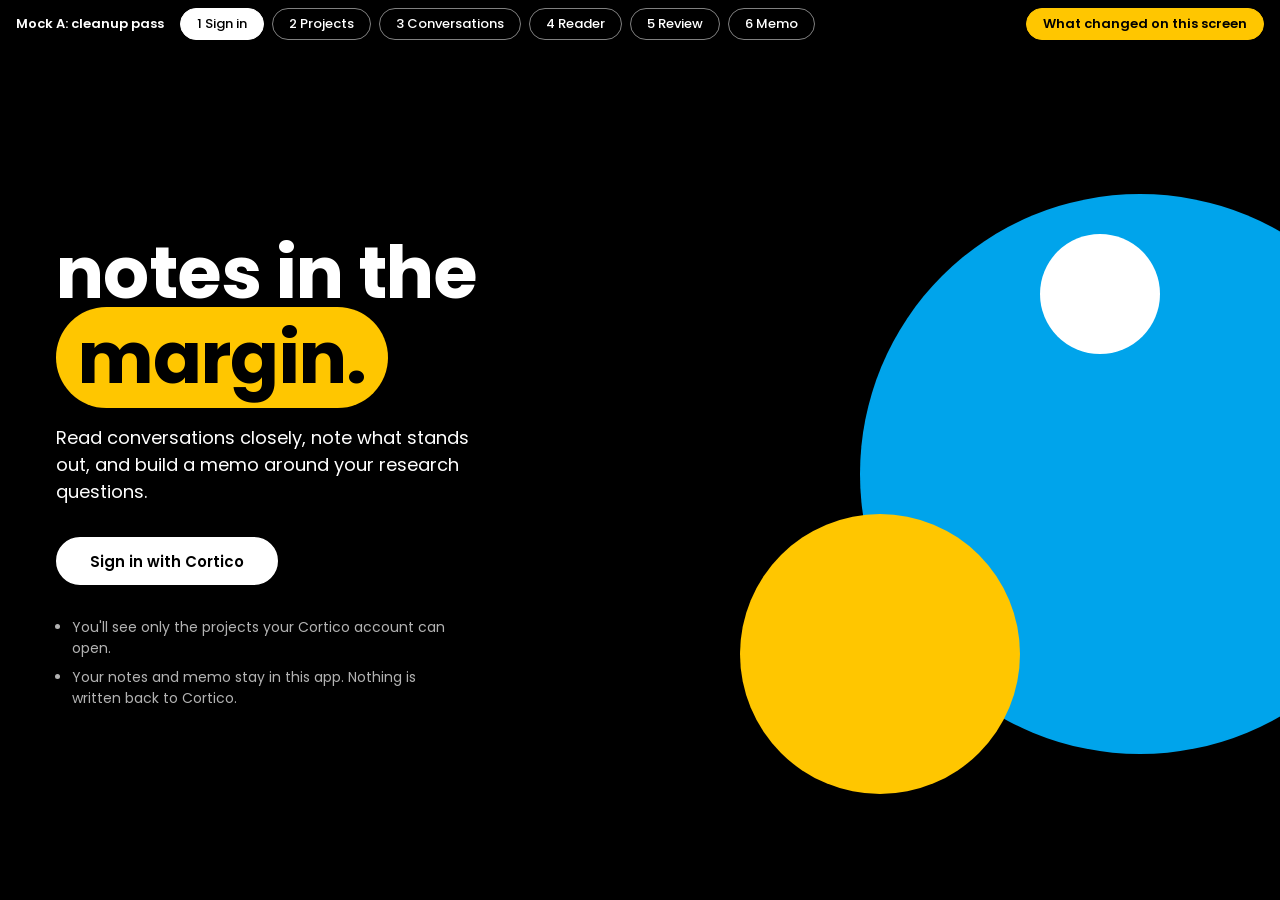
==== commit c75604e7: "Restyle the Cortico mocks to the Cortico brand book Replaces the Facilitator-Dashboard (purple, Sato" ====
--- a/mocks/mock-a-cleanup-cortico.html
+++ b/mocks/mock-a-cleanup-cortico.html
@@ -7,331 +7,320 @@
 <meta name="color-scheme" content="light">
 <link rel="preconnect" href="https://fonts.googleapis.com">
 <link rel="preconnect" href="https://fonts.gstatic.com" crossorigin>
-<link rel="preconnect" href="https://cdn.fontshare.com" crossorigin>
-<link href="https://fonts.googleapis.com/css2?family=Inter:wght@700&display=swap" rel="stylesheet">
+<link href="https://fonts.googleapis.com/css2?family=Poppins:wght@400;500;600;700&display=swap" rel="stylesheet">
 <style>
-/* Satoshi from Fontshare, inlined with https URLs so it also loads when the file is opened from disk */
-@font-face{font-family:"Satoshi";src:url("https://cdn.fontshare.com/wf/TTX2Z3BF3P6Y5BQT3IV2VNOK6FL22KUT/7QYRJOI3JIMYHGY6CH7SOIFRQLZOLNJ6/KFIAZD4RUMEZIYV6FQ3T3GP5PDBDB6JY.woff2") format("woff2");font-weight:400;font-style:normal;font-display:swap}
-@font-face{font-family:"Satoshi";src:url("https://cdn.fontshare.com/wf/P2LQKHE6KA6ZP4AAGN72KDWMHH6ZH3TA/ZC32TK2P7FPS5GFTL46EU6KQJA24ZYDB/7AHDUZ4A7LFLVFUIFSARGIWCRQJHISQP.woff2") format("woff2");font-weight:500;font-style:normal;font-display:swap}
-@font-face{font-family:"Satoshi";src:url("https://cdn.fontshare.com/wf/LAFFD4SDUCDVQEXFPDC7C53EQ4ZELWQI/PXCT3G6LO6ICM5I3NTYENYPWJAECAWDD/GHM6WVH6MILNYOOCXHXB5GTSGNTMGXZR.woff2") format("woff2");font-weight:700;font-style:normal;font-display:swap}
-
-/* Cortico Design System tokens (colors_and_type.css) */
+/* Cortico brand book v08.2026: three primaries, five accents, four greys. Poppins only. */
 :root{
-  color-scheme:light;
-  --c-purple-900:#11112B; --c-purple-800:#2E187F; --c-purple-700:#4F29B7; --c-purple-600:#6F4FD1;
-  --c-purple-500:#8C71DD; --c-purple-200:#E0D1FF; --c-purple-100:#F0E8FF;
-  --c-ink:#11112B; --c-fg-1:#3D3F52; --c-fg-2:#595C75; --c-fg-3:#71717C; --c-fg-4:#AEB0C4;
-  --c-border:#E7E8F3; --c-border-2:#CECFDD; --c-border-3:#DDDEEB;
-  --c-bg-canvas:#FDFDFD; --c-bg-white:#FFFFFF; --c-bg-soft:#F1F1F9;
-  --c-accent-pink:#FF0099; --c-accent-mint:#4AFED1; --c-accent-red:#E3342E;
-  --c-bg:var(--c-bg-canvas); --c-shell:var(--c-purple-700); --c-text:var(--c-ink); --c-text-muted:var(--c-fg-2);
-  --c-link:var(--c-purple-700); --c-primary:var(--c-purple-700); --c-primary-fg:#FDFDFD;
-  --c-on-dark:#FDFDFD; --c-on-dark-2:var(--c-purple-200);
-  --c-success:#1F9D55; --c-warning:#D97706; --c-danger:var(--c-accent-red);
-
-  --font-sans:"Satoshi","Satoshi-Variable",ui-sans-serif,system-ui,-apple-system,"Segoe UI",Roboto,"Helvetica Neue",Arial,sans-serif;
-  --font-display:"Inter",ui-sans-serif,system-ui,-apple-system,"Segoe UI",Roboto,sans-serif;
-
-  --fs-12:12px; --fs-14:14px; --fs-16:16px; --fs-18:18px; --fs-20:20px; --fs-24:24px; --fs-28:28px; --fs-32:32px;
-  --fw-regular:400; --fw-medium:500; --fw-bold:700;
-  --lh-snug:1.2; --lh-normal:1.4; --lh-relax:1.5;
-
-  --sp-1:4px; --sp-2:8px; --sp-3:12px; --sp-4:16px; --sp-5:20px; --sp-6:24px; --sp-7:32px; --sp-8:40px; --sp-9:48px; --sp-10:64px;
-  --r-1:4px; --r-2:8px; --r-3:12px; --r-4:16px; --r-5:20px; --r-pill:999px;
-
-  --shadow-1:0 1px 2px rgba(17,17,43,0.04);
-  --shadow-2:0 2px 8px rgba(17,17,43,0.06),0 1px 2px rgba(17,17,43,0.04);
-  --shadow-pop:0 16px 48px rgba(17,17,43,0.20);
-
-  --ease-out:cubic-bezier(.2,.7,.2,1); --dur-fast:120ms; --dur-base:180ms; --dur-slow:260ms;
-  --topbar-h:60px;
-
-  /* prototype geometry: sticky offsets depend on the prototype bar height */
-  --proto-h:46px;
+  --black:#000000; --white:#FFFFFF; --blue:#00A4EB;
+  --yellow:#FFC600; --orange:#FF8200; --pink:#FF808B; --red:#FF423A; --green:#007A33;
+  --g1:#E6E6E6; --g2:#B3B3B3; --g3:#808080; --g4:#333333;
+  --proto-h:48px;
+  --ease:cubic-bezier(.4,0,.2,1);
+  --font:"Poppins",system-ui,sans-serif;
 }
-
 *{box-sizing:border-box}
-html{overflow-x:clip}
 html,body{margin:0}
-body{background:var(--c-bg);color:var(--c-text);font-family:var(--font-sans);font-size:var(--fs-16);line-height:var(--lh-relax);-webkit-font-smoothing:antialiased;-moz-osx-font-smoothing:grayscale}
+body{background:var(--white);color:var(--black);font:400 15px/1.5 var(--font);-webkit-font-smoothing:antialiased}
 button,input,select,textarea{font:inherit;color:inherit}
 button{cursor:pointer}
-:focus-visible{outline:2px solid var(--c-purple-700);outline-offset:2px}
-a{color:var(--c-link);font-weight:var(--fw-medium);text-underline-offset:2px}
-a:hover{text-decoration-thickness:2px}
-h1,h2{color:var(--c-ink)}
+h1,h2,h3{text-align:left}
+/* #00A4EB alone is 2.8:1 on white, so the brand's blue ring sits on a black inner ring */
+:focus-visible{outline:2px solid var(--blue);outline-offset:2px;box-shadow:0 0 0 2px var(--black)}
+.proto :focus-visible,.drawer :focus-visible,.signin :focus-visible{box-shadow:none}
+a{color:var(--black);text-decoration:underline;text-decoration-color:var(--blue);text-decoration-thickness:2px;text-underline-offset:3px;transition:text-decoration-color 160ms var(--ease)}
+a:hover{text-decoration-color:var(--black)}
+.ico{width:1em;height:1em;flex:none;fill:none;stroke:currentColor;stroke-width:2;stroke-linecap:round;stroke-linejoin:round;vertical-align:-.125em}
+.eyebrow,.sections h2,.rqs h2,.qside h2{font-size:12px;font-weight:600;letter-spacing:.12em;color:var(--black);margin:0 0 16px}
 
 /* prototype chrome, not part of the app */
-.proto{position:sticky;top:0;z-index:50;min-height:var(--proto-h);background:var(--c-purple-900);color:var(--c-on-dark);display:flex;flex-wrap:wrap;gap:6px;align-items:center;padding:var(--sp-2) var(--sp-4);font-size:var(--fs-14);line-height:20px}
-.proto strong{margin-right:var(--sp-2);font-weight:var(--fw-bold)}
-.proto button{background:transparent;border:1px solid var(--c-fg-3);color:var(--c-on-dark);border-radius:var(--r-pill);padding:4px 12px;font-weight:var(--fw-medium);transition:background var(--dur-base) var(--ease-out),color var(--dur-base) var(--ease-out)}
-.proto button:hover{background:var(--c-purple-800)}
-.proto button[aria-current="true"]{background:var(--c-on-dark);color:var(--c-ink);border-color:var(--c-on-dark)}
-.proto .spacer{flex:1}
-.notes-toggle{background:var(--c-accent-mint)!important;color:var(--c-ink)!important;border-color:var(--c-accent-mint)!important;font-weight:var(--fw-bold)!important}
-.proto :focus-visible,.drawer :focus-visible,.toast :focus-visible{outline-color:var(--c-purple-200)}
+.proto{position:sticky;top:0;z-index:50;height:var(--proto-h);background:var(--black);color:var(--white);display:flex;flex-wrap:nowrap;gap:8px;align-items:center;padding:0 16px;font-size:13px;overflow-x:auto;scrollbar-width:none}
+.proto::-webkit-scrollbar{display:none}
+.proto strong{margin-right:8px;font-weight:600;white-space:nowrap}
+.proto button{flex:none;height:32px;background:transparent;border:1px solid var(--g3);color:var(--white);border-radius:999px;padding:0 16px;font-weight:500;white-space:nowrap;transition:background 160ms var(--ease),color 160ms var(--ease),border-color 160ms var(--ease),transform 80ms}
+.proto button:hover{border-color:var(--white)}
+.proto button:active{transform:scale(.98)}
+.proto button[aria-current="true"]{background:var(--white);color:var(--black);border-color:var(--white)}
+.proto .spacer{flex:1;min-width:8px}
+.proto .notes-toggle{background:var(--yellow);color:var(--black);border-color:var(--yellow);font-weight:600}
+.proto .notes-toggle:hover{background:var(--white);border-color:var(--white)}
 
 .screen{display:none}
 .screen.on{display:block}
 
 /* app shell */
-.appbar{background:var(--c-bg-canvas);border-bottom:1px solid var(--c-border);display:flex;align-items:center;gap:var(--sp-5);padding:0 var(--sp-6);height:var(--topbar-h)}
-.brand{font-family:var(--font-display);font-weight:var(--fw-bold);font-size:var(--fs-18);letter-spacing:-0.011em;line-height:var(--lh-snug);color:var(--c-ink);white-space:nowrap}
-.bundle{display:flex;align-items:center;gap:var(--sp-2);height:36px;border:1px solid var(--c-border);border-radius:var(--r-3);padding:0 var(--sp-3);background:var(--c-bg-soft);font-size:var(--fs-14);color:var(--c-fg-1);white-space:nowrap;transition:background var(--dur-base) var(--ease-out),border-color var(--dur-base) var(--ease-out)}
-.bundle:hover{background:var(--c-purple-100);border-color:var(--c-purple-200)}
-.bundle b{font-weight:var(--fw-bold);color:var(--c-ink)}
-.nav{display:flex;gap:var(--sp-1);margin-left:var(--sp-2);align-self:stretch}
-.nav a{display:flex;align-items:center;text-decoration:none;color:var(--c-fg-2);padding:0 var(--sp-3);font-size:var(--fs-14);font-weight:var(--fw-medium);white-space:nowrap;transition:color var(--dur-base) var(--ease-out)}
-.nav a:hover{color:var(--c-ink)}
-.nav a[aria-current="page"]{color:var(--c-ink);font-weight:var(--fw-bold);box-shadow:inset 0 -2px 0 var(--c-purple-700)}
-.nav a:focus-visible{outline-offset:-2px}
+.appbar{background:var(--white);border-bottom:2px solid var(--black);display:flex;align-items:center;gap:24px;padding:0 32px;height:64px}
+.brand{font-weight:700;font-size:16px;white-space:nowrap}
+.bundle{display:flex;align-items:center;gap:8px;height:36px;border:2px solid var(--black);border-radius:999px;padding:0 16px;background:var(--white);font-size:13px;white-space:nowrap;transition:background 160ms var(--ease),color 160ms var(--ease),transform 80ms}
+.bundle:hover{background:var(--black);color:var(--white)}
+.bundle:active{transform:scale(.98)}
+.bundle b{font-weight:600}
+.nav{display:flex;gap:4px}
+.nav a{text-decoration:none;color:var(--black);height:36px;display:inline-flex;align-items:center;padding:0 16px;border-radius:999px;font-weight:500;transition:background 160ms var(--ease),transform 80ms}
+.nav a:hover{background:var(--g1)}
+.nav a:active{transform:scale(.98)}
+.nav a[aria-current="page"]{color:var(--white);background:var(--black);font-weight:600}
 .appbar .grow{flex:1}
-.avatar{flex:none;width:32px;height:32px;border-radius:var(--r-pill);background:var(--c-purple-700);color:var(--c-on-dark);display:grid;place-items:center;font-size:var(--fs-12);font-weight:var(--fw-bold)}
-
-/* buttons: secondary by default, .primary and .quiet (tertiary) variants */
-.btn{display:inline-flex;align-items:center;justify-content:center;gap:var(--sp-2);border:1px solid var(--c-border);background:var(--c-bg-soft);color:var(--c-ink);border-radius:var(--r-3);padding:9px 18px;line-height:20px;font-weight:var(--fw-bold);font-size:var(--fs-16);text-align:center;transition:background var(--dur-base) var(--ease-out),color var(--dur-base) var(--ease-out),border-color var(--dur-base) var(--ease-out),transform var(--dur-fast) var(--ease-out)}
-.btn:hover{background:var(--c-purple-100);border-color:var(--c-purple-200)}
-.btn:active{transform:scale(0.98)}
-.btn.primary{background:var(--c-primary);border-color:var(--c-primary);color:var(--c-primary-fg)}
-.btn.primary:hover{background:var(--c-purple-600);border-color:var(--c-purple-600)}
-.btn.quiet{border-color:transparent;background:transparent;color:var(--c-purple-700)}
-.btn.quiet:hover{background:var(--c-purple-100)}
-.btn:disabled,.btn.primary:disabled{background:var(--c-bg-soft);border-color:var(--c-border);color:var(--c-fg-3);cursor:not-allowed;transform:none}
-
-/* form fields */
-.orgline select,.search,.popover textarea{border:1px solid var(--c-border-2);border-radius:var(--r-3);background:var(--c-bg-canvas);color:var(--c-ink);transition:border-color var(--dur-base) var(--ease-out)}
-.orgline select:hover,.search:hover,.popover textarea:hover{border-color:var(--c-fg-4)}
-.orgline select:focus-visible,.search:focus-visible,.popover textarea:focus-visible{border-color:var(--c-purple-700);outline-offset:1px}
-::placeholder{color:var(--c-fg-3);opacity:1}
-
-/* sign in */
-.signin{min-height:calc(100vh - var(--proto-h));display:grid;place-items:center;padding:var(--sp-6);background:var(--c-shell)}
-.signin-card{background:var(--c-bg-canvas);border-radius:var(--r-5);max-width:440px;width:100%;padding:var(--sp-8)}
-.signin-card h1{font-family:var(--font-display);font-weight:var(--fw-bold);font-size:var(--fs-32);letter-spacing:-0.011em;line-height:var(--lh-snug);margin:0 0 var(--sp-3)}
-.signin-card p{color:var(--c-fg-1);margin:0 0 var(--sp-6)}
-.signin-card .btn{width:100%;padding:13px 22px;font-size:var(--fs-18)}
-.signin-card ul{color:var(--c-fg-2);font-size:var(--fs-14);padding-left:18px;margin:var(--sp-5) 0 0}
-.signin-card li+li{margin-top:var(--sp-1)}
+.avatar{flex:none;width:32px;height:32px;border-radius:50%;background:var(--blue);color:var(--black);display:grid;place-items:center;font-size:12px;font-weight:600}
+
+/* buttons: full pills, hover darkens fills, outlined inverts to black, press scales to 98% */
+.btn{display:inline-flex;align-items:center;justify-content:center;gap:8px;height:40px;padding:0 24px;border-radius:999px;border:2px solid var(--black);background:transparent;color:var(--black);font-weight:600;font-size:14px;line-height:1;white-space:nowrap;transition:background 160ms var(--ease),color 160ms var(--ease),border-color 160ms var(--ease),opacity 160ms var(--ease),transform 80ms}
+.btn:hover{background:var(--black);color:var(--white)}
+.btn:active{transform:scale(.98)}
+.btn.primary{background:var(--black);color:var(--white)}
+.btn.primary:hover{background:var(--g4);border-color:var(--g4)}
+.btn.quiet{border-color:transparent;background:transparent;color:var(--black);padding:0 16px}
+.btn.quiet:hover{background:transparent;color:var(--black);opacity:.7}
+.btn.sm{height:32px;padding:0 16px;font-size:13px}
+.btn.quiet.sm{padding:0 8px}
+.btn.link{height:auto;padding:0;border:0;font-weight:500;font-size:13px;text-decoration:underline;text-decoration-color:var(--blue);text-decoration-thickness:2px;text-underline-offset:3px}
+.btn.link:hover{opacity:1;text-decoration-color:var(--black)}
+.btn:disabled,.btn:disabled:hover{background:var(--g1);border-color:var(--g1);color:var(--g4);cursor:default;transform:none}
+
+/* sign in: a black field with layered flat circles */
+.signin{position:relative;overflow:hidden;background:var(--black);color:var(--white);min-height:calc(100vh - var(--proto-h));display:flex;align-items:center;padding:56px}
+.signin .c{position:absolute;border-radius:50%;pointer-events:none}
+.signin .c1{width:560px;height:560px;right:-140px;top:50%;margin-top:-280px;background:var(--blue)}
+.signin .c2{width:280px;height:280px;right:260px;top:50%;margin-top:40px;background:var(--yellow)}
+.signin .c3{width:120px;height:120px;right:120px;top:50%;margin-top:-240px;background:var(--white)}
+.signin-card{position:relative;z-index:1;max-width:520px;width:100%}
+.signin-card h1{font-weight:700;font-size:clamp(40px,7vw,72px);line-height:1.18;letter-spacing:-.01em;margin:0 0 24px}
+.pill{display:inline;border-radius:999px;padding:0 .3em;-webkit-box-decoration-break:clone;box-decoration-break:clone}
+.pill.y{background:var(--yellow);color:var(--black)}
+.signin-card p{font-size:18px;line-height:1.5;margin:0 0 32px;max-width:40ch}
+.signin-card .btn{height:48px;padding:0 32px;font-size:15px;background:var(--white);border-color:var(--white);color:var(--black)}
+.signin-card .btn:hover{background:var(--g1);border-color:var(--g1)}
+.signin-card ul{color:var(--g2);font-size:14px;padding-left:16px;margin:32px 0 0;max-width:44ch}
+.signin-card li{margin-bottom:8px}
 
 /* project picker */
-.wrap{max-width:880px;margin:0 auto;padding:var(--sp-7) var(--sp-6) var(--sp-10)}
-.wrap h1{font-weight:var(--fw-bold);font-size:var(--fs-32);line-height:var(--lh-snug);margin:0 0 var(--sp-2)}
-.lede{color:var(--c-fg-2);margin:0 0 var(--sp-6);max-width:60ch}
-.orgline{display:flex;gap:var(--sp-3);align-items:center;margin-bottom:var(--sp-4);flex-wrap:wrap}
-.orgline select{height:40px;padding:0 var(--sp-3);max-width:100%}
-.search{flex:1;min-width:200px;height:40px;padding:0 var(--sp-3)}
-.plist{background:var(--c-bg-soft);border:1px solid var(--c-border);border-radius:var(--r-5);padding:var(--sp-2)}
-.prow{display:grid;grid-template-columns:28px 1fr auto;gap:var(--sp-3);align-items:center;padding:var(--sp-3) 14px;border-radius:14px;cursor:pointer;transition:background var(--dur-base) var(--ease-out)}
-.prow+.prow{border-top:1px solid var(--c-border)}
-.prow:hover{background:var(--c-bg-white)}
-.prow input{width:18px;height:18px;accent-color:var(--c-purple-700);margin:0}
-.prow .name{font-weight:var(--fw-bold);color:var(--c-ink)}
-.prow .meta{color:var(--c-fg-2);font-size:var(--fs-14)}
-.prow .count{color:var(--c-fg-2);font-size:var(--fs-14);text-align:right}
-.selbar{position:sticky;bottom:var(--sp-3);margin-top:var(--sp-4);background:var(--c-bg-canvas);border:1px solid var(--c-border);border-radius:var(--r-5);box-shadow:var(--shadow-2);padding:var(--sp-3) var(--sp-3) var(--sp-3) var(--sp-5);display:flex;align-items:center;gap:var(--sp-3);flex-wrap:wrap}
-.selbar .grow{flex:1;color:var(--c-fg-2);font-weight:var(--fw-medium)}
+.wrap{max-width:880px;margin:0 auto;padding:56px 32px 96px}
+.wrap.wide{max-width:1040px}
+.wrap h1,.review h1{font-weight:700;font-size:clamp(28px,4vw,40px);line-height:1.1;letter-spacing:-.005em;margin:0 0 16px}
+.lede{color:var(--g4);font-size:16px;margin:0 0 32px;max-width:60ch}
+.orgline{display:flex;gap:16px;align-items:center;margin-bottom:24px;flex-wrap:wrap}
+.orgline select,.review select{appearance:none;-webkit-appearance:none;height:40px;border:2px solid var(--black);border-radius:999px;padding:0 40px 0 16px;background:var(--white) url("data:image/svg+xml,%3Csvg xmlns='http://www.w3.org/2000/svg' width='16' height='16' viewBox='0 0 24 24' fill='none' stroke='%23000' stroke-width='2' stroke-linecap='round' stroke-linejoin='round'%3E%3Cpath d='m6 9 6 6 6-6'/%3E%3C/svg%3E") no-repeat right 16px center;font-weight:500;max-width:100%}
+.search{flex:1;min-width:200px;height:40px;border:2px solid var(--black);border-radius:999px;padding:0 16px 0 40px;background:var(--white) url("data:image/svg+xml,%3Csvg xmlns='http://www.w3.org/2000/svg' width='16' height='16' viewBox='0 0 24 24' fill='none' stroke='%23000' stroke-width='2' stroke-linecap='round' stroke-linejoin='round'%3E%3Ccircle cx='11' cy='11' r='8'/%3E%3Cpath d='m21 21-4.3-4.3'/%3E%3C/svg%3E") no-repeat 16px center}
+.search::placeholder,textarea::placeholder{color:var(--g4)}
+.plist{border-top:2px solid var(--black)}
+.prow{display:grid;grid-template-columns:24px 1fr auto;gap:16px;align-items:center;padding:16px 0;border-bottom:1px solid var(--g1);cursor:pointer;transition:background 160ms var(--ease)}
+.prow:hover{background:var(--g1)}
+.prow input{width:20px;height:20px;margin:0;accent-color:var(--black)}
+.prow .name{font-weight:600}
+.prow .meta{color:var(--g4);font-size:13px}
+.prow .count{color:var(--g4);font-size:13px;text-align:right}
+.selbar{position:sticky;bottom:0;margin-top:24px;background:var(--white);border-top:2px solid var(--black);padding:16px 0;display:flex;align-items:center;gap:16px;flex-wrap:wrap}
+.selbar .grow{flex:1;color:var(--black);font-weight:500}
 
 /* library */
-.filters{display:flex;gap:var(--sp-2);flex-wrap:wrap;margin-bottom:var(--sp-4)}
-.chip{border:1px solid var(--c-border-2);background:transparent;color:var(--c-fg-1);border-radius:var(--r-pill);padding:5px 14px;line-height:20px;font-size:var(--fs-14);font-weight:var(--fw-medium);transition:background var(--dur-base) var(--ease-out),color var(--dur-base) var(--ease-out),border-color var(--dur-base) var(--ease-out)}
-.chip:hover{background:var(--c-bg-soft)}
-.chip[aria-pressed="true"]{background:var(--c-purple-700);border-color:var(--c-purple-700);color:var(--c-on-dark)}
-table{width:100%;border-collapse:separate;border-spacing:0;background:var(--c-bg-canvas);border:1px solid var(--c-border);border-radius:var(--r-5);overflow:hidden}
-th{font-size:var(--fs-12);font-weight:var(--fw-bold);color:var(--c-fg-2);text-align:left;padding:var(--sp-3) var(--sp-4);background:var(--c-bg-soft);border-bottom:1px solid var(--c-border);letter-spacing:0.01em}
-td{padding:14px var(--sp-4);border-top:1px solid var(--c-border);vertical-align:top;color:var(--c-fg-1);font-size:var(--fs-14)}
-tbody tr:first-child td{border-top:0}
-tr.click td{transition:background var(--dur-base) var(--ease-out)}
-tr.click:hover td{background:var(--c-bg-soft);cursor:pointer}
-td .t{font-weight:var(--fw-bold);color:var(--c-ink);font-size:var(--fs-16)}
-td .sub{color:var(--c-fg-2);font-size:var(--fs-14)}
-.status{display:inline-flex;align-items:center;gap:6px;min-height:24px;font-size:var(--fs-12);font-weight:var(--fw-bold);line-height:16px;padding:4px 10px;border-radius:var(--r-pill);background:var(--c-bg-soft);border:1px solid var(--c-border);color:var(--c-ink);white-space:nowrap}
-.status::before{content:"";flex:none;width:8px;height:8px;border-radius:var(--r-pill);background:var(--c-fg-4)}
-.s-read{background:var(--c-purple-100);border-color:var(--c-purple-200);color:var(--c-purple-800)}
-.s-read::before{background:var(--c-purple-700)}
-.s-done::before{background:var(--c-success)}
-.s-wait::before{background:var(--c-accent-pink)}
+.filters{display:flex;gap:8px;flex-wrap:wrap;margin-bottom:24px}
+.chip{height:32px;border:2px solid var(--black);background:var(--white);border-radius:999px;padding:0 16px;font-size:13px;font-weight:500;transition:background 160ms var(--ease),color 160ms var(--ease),transform 80ms}
+.chip:hover{background:var(--g1)}
+.chip:active{transform:scale(.98)}
+.chip[aria-pressed="true"]{background:var(--black);color:var(--white);font-weight:600}
+table{width:100%;border-collapse:collapse;background:var(--white)}
+th{font-size:12px;font-weight:600;letter-spacing:.12em;color:var(--black);text-align:left;padding:8px 16px 8px 0;border-bottom:2px solid var(--black)}
+td{padding:16px 16px 16px 0;border-bottom:1px solid var(--g1);vertical-align:top}
+tr.click{transition:background 160ms var(--ease)}
+tr.click:hover td{background:var(--g1);cursor:pointer}
+td:first-child,th:first-child{padding-left:8px}
+td .t{font-weight:600}
+td .sub{color:var(--g4);font-size:13px}
+.status{display:inline-flex;align-items:center;gap:8px;height:28px;font-size:12px;font-weight:600;padding:0 14px;border-radius:999px;white-space:nowrap}
+.s-new{background:var(--white);color:var(--black);box-shadow:inset 0 0 0 1px var(--g3)}
+.s-read{background:var(--blue);color:var(--black)}
+.s-done{background:var(--green);color:var(--white)}
+.s-wait{background:var(--white);color:var(--black);box-shadow:inset 0 0 0 2px var(--orange)}
+.s-wait::before{content:"";width:8px;height:8px;border-radius:50%;background:var(--orange)}
 
 /* reader */
-.reader{display:grid;grid-template-columns:220px minmax(0,1fr) 240px;gap:0;max-width:1240px;margin:0 auto}
-.sections{padding:var(--sp-7) var(--sp-4) var(--sp-7) var(--sp-6);position:sticky;top:var(--proto-h);align-self:start}
-.sections h2,.rqs h2{font-size:var(--fs-14);font-weight:var(--fw-bold);color:var(--c-fg-2);margin:0 0 var(--sp-3);line-height:var(--lh-normal)}
-.sections ol{list-style:none;margin:0;padding:0;border-left:2px solid var(--c-border)}
-.sections li{padding:6px 0 6px var(--sp-3);margin-left:-2px;border-left:2px solid transparent;font-size:var(--fs-14);color:var(--c-fg-2);line-height:var(--lh-normal)}
-.sections li.done{color:var(--c-ink)}
-.sections li.here{border-left-color:var(--c-purple-700);color:var(--c-ink);font-weight:var(--fw-bold)}
-.sections li small{display:block;color:var(--c-fg-3);font-weight:var(--fw-regular);font-size:var(--fs-12)}
-.sections .hint{font-size:var(--fs-12);color:var(--c-fg-3);margin-top:var(--sp-3)}
-.page{background:var(--c-bg-canvas);border-left:1px solid var(--c-border);border-right:1px solid var(--c-border);min-height:calc(100vh - var(--proto-h) - var(--topbar-h));padding:var(--sp-7) 0 var(--sp-10)}
-.conv-head{padding:0 var(--sp-9) var(--sp-5);border-bottom:1px solid var(--c-border);display:flex;gap:var(--sp-4);align-items:flex-start}
-.conv-head h1{font-weight:var(--fw-bold);font-size:var(--fs-24);margin:0 0 var(--sp-1);line-height:var(--lh-snug)}
-.conv-head .sub{color:var(--c-fg-2);font-size:var(--fs-14)}
-.conv-head .grow{flex:1}
-.audio{display:flex;align-items:center;gap:var(--sp-3);margin:var(--sp-4) var(--sp-9) 0;padding:var(--sp-2) var(--sp-3);border-radius:var(--r-3);background:var(--c-bg-soft);font-size:var(--fs-14);color:var(--c-fg-2);font-variant-numeric:tabular-nums}
-.audio .play{flex:none;width:32px;height:32px;border-radius:var(--r-pill);border:0;background:var(--c-purple-700);color:var(--c-on-dark);font-size:var(--fs-12);transition:background var(--dur-base) var(--ease-out)}
-.audio .play:hover{background:var(--c-purple-600)}
-.audio .bar{flex:1;height:4px;background:var(--c-border-2);border-radius:var(--r-pill);position:relative}
-.audio .bar::after{content:"";position:absolute;left:0;top:0;bottom:0;width:31%;background:var(--c-purple-700);border-radius:var(--r-pill)}
-.secdiv{margin:var(--sp-7) var(--sp-9) 6px;font-size:var(--fs-14);color:var(--c-purple-700);font-weight:var(--fw-bold);display:flex;gap:10px;align-items:center}
-.secdiv::after{content:"";flex:1;height:1px;background:var(--c-border)}
-.turn{display:grid;grid-template-columns:minmax(0,1fr) 210px;gap:var(--sp-6);padding:var(--sp-3) 0 var(--sp-3) var(--sp-9)}
-.turn .who{font-size:var(--fs-14);font-weight:var(--fw-bold);color:var(--c-ink);margin-bottom:2px}
-.turn .who span{color:var(--c-fg-3);font-weight:var(--fw-regular);font-variant-numeric:tabular-nums}
-.turn p{font-size:var(--fs-18);line-height:1.65;margin:0;max-width:62ch;color:var(--c-fg-1)}
-mark{background:var(--c-purple-100);padding:1px 0;border-radius:var(--r-1);cursor:pointer;color:inherit}
-mark.star{background:var(--c-accent-mint);color:var(--c-ink);box-shadow:inset 0 -2px 0 var(--c-purple-800)}
-.margin{font-size:var(--fs-14);color:var(--c-fg-2);border-left:2px solid var(--c-purple-500);padding:2px 0 2px var(--sp-3);align-self:start;margin-right:var(--sp-5)}
-.margin b{color:var(--c-ink);font-weight:var(--fw-bold);display:block}
+.reader{display:grid;grid-template-columns:224px minmax(0,1fr) 248px;max-width:1240px;margin:0 auto}
+.sections{padding:32px 24px;position:sticky;top:var(--proto-h);align-self:start}
+.sections ol{list-style:none;margin:0;padding:0;border-left:2px solid var(--g1)}
+.sections li{padding:8px 0 8px 16px;margin-left:-2px;border-left:4px solid transparent;font-size:13px;color:var(--g4)}
+.sections li.done{color:var(--black)}
+.sections li.here{border-left-color:var(--blue);color:var(--black);font-weight:600}
+.sections li small{display:block;color:var(--g4);font-weight:400;font-size:12px}
+.sections .hint{font-size:12px;color:var(--g4);margin-top:16px}
+.page{background:var(--white);border-left:1px solid var(--g1);border-right:1px solid var(--g1);min-height:calc(100vh - var(--proto-h) - 66px);padding:32px 0 56px}
+.conv-head{padding:0 56px 24px;border-bottom:2px solid var(--black);display:flex;gap:16px;align-items:flex-start}
+.conv-head h1{font-weight:700;font-size:28px;margin:0 0 4px;line-height:1.15}
+.conv-head .sub{color:var(--g4);font-size:13px}
+.conv-head .grow{flex:1;min-width:0}
+.audio{display:flex;align-items:center;gap:16px;margin:24px 56px 0;padding:8px 8px 8px 8px;background:var(--g1);border-radius:999px;font-size:13px;color:var(--black);font-variant-numeric:tabular-nums}
+.audio .play{flex:none;width:32px;height:32px;border-radius:50%;border:0;background:var(--black);color:var(--white);display:grid;place-items:center;font-size:14px;transition:background 160ms var(--ease),transform 80ms}
+.audio .play:hover{background:var(--g4)}
+.audio .play:active{transform:scale(.98)}
+.audio .bar{flex:1;height:4px;background:var(--white);position:relative}
+.audio .bar::after{content:"";position:absolute;left:0;top:0;bottom:0;width:31%;background:var(--black)}
+.audio .bar::before{content:"";position:absolute;left:31%;top:50%;width:12px;height:12px;margin:-6px 0 0 -6px;border-radius:50%;background:var(--blue);z-index:1}
+.secdiv{margin:32px 56px 8px;font-size:12px;letter-spacing:.12em;color:var(--black);font-weight:600;display:flex;gap:16px;align-items:center}
+.secdiv::after{content:"";flex:1;height:2px;background:var(--black)}
+.secdiv.unmarked{color:var(--g4)}
+.secdiv.unmarked::after{height:1px;background:var(--g2)}
+.secdiv.unmarked span{font-weight:400;letter-spacing:0}
+.turn{display:grid;grid-template-columns:minmax(0,1fr) 208px;gap:24px;padding:16px 0 8px 56px}
+.turn .who{font-size:13px;font-weight:600;margin-bottom:4px}
+.turn .who span{color:var(--g4);font-weight:400;margin-left:4px;font-variant-numeric:tabular-nums}
+.turn p{font-size:17px;line-height:1.7;margin:0;max-width:62ch}
+/* highlight motif: a yellow pill wraps the phrase. Starred adds a black ring, a star and heavier weight. */
+mark{background:var(--yellow);color:var(--black);border-radius:999px;padding:1px .3em;-webkit-box-decoration-break:clone;box-decoration-break:clone;cursor:pointer;transition:box-shadow 160ms var(--ease)}
+mark:hover{box-shadow:inset 0 -3px 0 var(--black)}
+mark.star{box-shadow:inset 0 0 0 2px var(--black);font-weight:500}
+mark.star::before{content:"";display:inline-block;width:.85em;height:.85em;margin-right:.3em;vertical-align:-.08em;background:var(--black);-webkit-mask:url("data:image/svg+xml,%3Csvg xmlns='http://www.w3.org/2000/svg' viewBox='0 0 24 24' fill='none' stroke='%23000' stroke-width='2.4' stroke-linecap='round' stroke-linejoin='round'%3E%3Cpolygon points='12 2 15.09 8.26 22 9.27 17 14.14 18.18 21.02 12 17.77 5.82 21.02 7 14.14 2 9.27 8.91 8.26 12 2'/%3E%3C/svg%3E") center/contain no-repeat;mask:url("data:image/svg+xml,%3Csvg xmlns='http://www.w3.org/2000/svg' viewBox='0 0 24 24' fill='none' stroke='%23000' stroke-width='2.4' stroke-linecap='round' stroke-linejoin='round'%3E%3Cpolygon points='12 2 15.09 8.26 22 9.27 17 14.14 18.18 21.02 12 17.77 5.82 21.02 7 14.14 2 9.27 8.91 8.26 12 2'/%3E%3C/svg%3E") center/contain no-repeat}
+.margin{font-size:13px;color:var(--g4);border-left:4px solid var(--yellow);padding:2px 0 2px 16px;align-self:start;margin:28px 24px 0 0}
+.margin b{color:var(--black);font-weight:600;display:flex;gap:8px;align-items:center}
 .margin.empty{border:0}
-.endcard{margin:var(--sp-8) var(--sp-9) 0;border:1px solid var(--c-border);border-radius:var(--r-5);padding:var(--sp-5) var(--sp-6);display:flex;gap:var(--sp-4);align-items:center;background:var(--c-bg-soft)}
-.endcard p{margin:0;flex:1;color:var(--c-fg-1)}
-.endcard p b{color:var(--c-ink)}
-.rqs{padding:var(--sp-7) var(--sp-6) var(--sp-7) var(--sp-4);position:sticky;top:var(--proto-h);align-self:start}
-.rqs ul{list-style:none;padding:0;margin:0}
-.rqs li{font-size:var(--fs-14);color:var(--c-fg-1);padding:var(--sp-2) 0;border-top:1px solid var(--c-border);line-height:var(--lh-normal)}
-.rqs li:first-child{border-top:0}
-.rqs .edit{font-size:var(--fs-12);color:var(--c-fg-3);margin-top:var(--sp-2)}
-.popover{position:absolute;z-index:20;background:var(--c-bg-canvas);border:1px solid var(--c-border);border-radius:var(--r-4);box-shadow:var(--shadow-pop);padding:var(--sp-3);width:300px;max-width:calc(100vw - 32px)}
-.popover textarea{display:block;width:100%;padding:var(--sp-2) var(--sp-3);min-height:72px;resize:vertical}
-.popover .row{display:flex;gap:var(--sp-2);justify-content:flex-end;margin-top:var(--sp-3);align-items:center}
-.popover .row label{margin-right:auto;font-size:var(--fs-14);color:var(--c-fg-1);display:flex;gap:6px;align-items:center;cursor:pointer}
-.popover .row input{accent-color:var(--c-purple-700);width:16px;height:16px;margin:0}
-.popover .row .btn{padding:5px 12px;font-size:var(--fs-14);border-radius:var(--r-2)}
+.endcard{margin:56px 56px 0;padding:24px 32px;display:flex;gap:16px;align-items:center;background:var(--blue);color:var(--black);flex-wrap:wrap}
+.endcard p{margin:0;flex:1;min-width:220px;font-size:16px}
+.rqs{padding:32px 24px;position:sticky;top:var(--proto-h);align-self:start}
+.rqs ul{list-style:none;padding:0;margin:0;border-top:2px solid var(--black)}
+.rqs li{font-size:13px;padding:8px 0;border-bottom:1px solid var(--g1)}
+.rqs .edit{font-size:12px;color:var(--g4);margin:8px 0 0}
+.rqs h2.next{margin-top:32px}
+.rqs .count-note{font-size:13px;color:var(--g4);margin:0}
+.popover{position:absolute;z-index:20;background:var(--white);border:2px solid var(--black);padding:16px;width:300px;max-width:calc(100vw - 32px)}
+.popover textarea{width:100%;border:2px solid var(--black);border-radius:0;padding:8px;min-height:64px;resize:vertical;background:var(--white)}
+.popover .row{display:flex;gap:8px;justify-content:flex-end;margin-top:8px;align-items:center}
+.popover .row label{margin-right:auto;font-size:13px;color:var(--black);display:flex;gap:8px;align-items:center}
+.popover input[type=checkbox]{width:18px;height:18px;margin:0;accent-color:var(--black)}
 
 /* reflect sheet */
-.sheet{position:fixed;right:var(--sp-6);bottom:var(--sp-6);width:380px;max-width:calc(100vw - 32px);background:var(--c-bg-canvas);border:1px solid var(--c-border);border-radius:var(--r-5);box-shadow:var(--shadow-pop);padding:var(--sp-6);z-index:30;display:none}
+.sheet{position:fixed;right:24px;bottom:24px;width:384px;max-width:calc(100vw - 32px);background:var(--white);border:2px solid var(--black);padding:24px;z-index:30;display:none}
 .sheet.on{display:block}
-.sheet h2{font-weight:var(--fw-bold);font-size:var(--fs-20);line-height:var(--lh-snug);margin:0 0 var(--sp-1)}
-.sheet .sub{color:var(--c-fg-2);font-size:var(--fs-14);margin:0 0 var(--sp-4)}
-.prompts{margin:0 0 var(--sp-4);padding-left:18px;font-size:var(--fs-14);color:var(--c-fg-1)}
-.rec{display:flex;align-items:center;gap:var(--sp-3);padding:var(--sp-3);border-radius:var(--r-3);background:var(--c-bg-soft)}
-.rec .dot{flex:none;width:12px;height:12px;border-radius:var(--r-pill);background:var(--c-danger)}
-.rec .time{font-variant-numeric:tabular-nums;font-weight:var(--fw-bold);color:var(--c-ink)}
-.rec .level{flex:1;min-width:0;height:18px;display:flex;gap:2px;align-items:center;overflow:hidden}
-.rec .level i{display:block;flex:none;width:3px;background:var(--c-purple-700);border-radius:var(--r-pill)}
-.sheet .actions{display:flex;gap:var(--sp-2);justify-content:flex-end;margin-top:var(--sp-4);flex-wrap:wrap}
+.sheet h2{font-weight:700;font-size:22px;line-height:1.15;margin:0 0 8px}
+.sheet .sub{color:var(--g4);font-size:13px;margin:0 0 16px}
+.prompts{margin:0 0 16px;padding-left:20px;font-size:14px;color:var(--black)}
+.prompts li{margin-bottom:4px}
+.rec{display:flex;align-items:center;gap:16px;padding:8px 16px;border-radius:999px;background:var(--g1)}
+.rec .dot{flex:none;width:12px;height:12px;border-radius:50%;background:var(--red)}
+.rec .time{font-variant-numeric:tabular-nums;font-weight:600}
+.rec .level{flex:1;height:18px;display:flex;gap:2px;align-items:center;overflow:hidden}
+.rec .level i{display:block;width:3px;flex:none;background:var(--black);border-radius:999px}
+.rec .of{color:var(--g4);font-size:13px;white-space:nowrap}
+.sheet .actions{display:flex;gap:8px;justify-content:flex-end;margin-top:16px;flex-wrap:wrap}
 
 /* review */
-.review{max-width:1100px;margin:0 auto;padding:var(--sp-7) var(--sp-6) 112px}
-.review h1{font-weight:var(--fw-bold);font-size:var(--fs-28);line-height:var(--lh-snug);margin:0 0 var(--sp-2)}
-.review .lede{margin-bottom:var(--sp-6)}
-.rgrid{display:grid;grid-template-columns:minmax(0,5fr) minmax(0,7fr);gap:var(--sp-6);align-items:start}
-.panel{background:var(--c-bg-soft);border:1px solid var(--c-border);border-radius:var(--r-5);padding:var(--sp-5) var(--sp-6)}
-.panel h2{font-size:var(--fs-16);font-weight:var(--fw-bold);line-height:var(--lh-snug);margin:0 0 var(--sp-3)}
-.panel p{color:var(--c-fg-1)}
-.said{font-size:var(--fs-16);line-height:1.65;color:var(--c-fg-1)}
-.said .sub{font-size:var(--fs-14);color:var(--c-fg-2)}
-.sugg{border:1px solid var(--c-border);border-radius:var(--r-5);padding:var(--sp-4) var(--sp-5);margin-bottom:var(--sp-3);background:var(--c-bg-canvas);transition:opacity var(--dur-base) var(--ease-out),border-color var(--dur-base) var(--ease-out)}
-.sugg.kept{border-color:var(--c-success);box-shadow:inset 4px 0 0 var(--c-success)}
-.sugg.skipped{opacity:.55}
-.sugg .rq{font-size:var(--fs-14);color:var(--c-purple-700);font-weight:var(--fw-bold);display:flex;align-items:center;flex-wrap:wrap;gap:6px}
-.sugg .insight{font-size:var(--fs-18);font-weight:var(--fw-medium);line-height:var(--lh-normal);color:var(--c-ink);margin:var(--sp-2) 0 var(--sp-3)}
-.sugg blockquote{margin:0 0 var(--sp-2);padding:var(--sp-2) var(--sp-3);border-left:3px solid var(--c-purple-700);background:var(--c-purple-100);border-radius:0 var(--r-2) var(--r-2) 0;font-size:var(--fs-14);color:var(--c-ink)}
-.sugg .why{font-size:var(--fs-14);color:var(--c-fg-2)}
-.fit{display:inline-flex;align-items:center;font-size:var(--fs-12);line-height:16px;padding:4px 10px;border-radius:var(--r-pill);background:var(--c-purple-100);color:var(--c-purple-700);font-weight:var(--fw-bold);margin-left:0}
-.sugg .acts{display:flex;gap:var(--sp-2);margin-top:var(--sp-3);flex-wrap:wrap}
-.sugg .acts .btn{padding:5px 12px;font-size:var(--fs-14);border-radius:var(--r-2)}
-.stickyfoot{position:fixed;left:0;right:0;bottom:0;background:var(--c-bg-canvas);border-top:1px solid var(--c-border);padding:var(--sp-3) var(--sp-6);display:flex;gap:var(--sp-3);align-items:center;justify-content:flex-end;flex-wrap:wrap;z-index:10}
-.stickyfoot .grow{flex:1;color:var(--c-fg-2);font-weight:var(--fw-medium);max-width:1052px;margin:0 auto}
-.toast{position:fixed;left:50%;bottom:84px;transform:translateX(-50%);max-width:calc(100vw - 32px);background:var(--c-ink);color:var(--c-on-dark);border-radius:var(--r-pill);padding:var(--sp-3) var(--sp-5);font-size:var(--fs-14);display:none;gap:var(--sp-4);align-items:center;z-index:60;box-shadow:var(--shadow-pop)}
+.review{max-width:1100px;margin:0 auto;padding:56px 32px 120px}
+.review .lede{margin-bottom:32px}
+.rgrid{display:grid;grid-template-columns:minmax(0,5fr) minmax(0,7fr);gap:32px}
+.panel{border-top:2px solid var(--black);padding:16px 0 0}
+.panel h2{font-size:20px;font-weight:700;line-height:1.2;margin:0 0 16px}
+.said{font-size:16px;line-height:1.7;color:var(--black)}
+.said .sub{font-size:13px;color:var(--g4)}
+.said p{margin:8px 0 8px}
+.sugg{border-top:2px solid var(--black);border-left:4px solid var(--blue);padding:16px 16px 16px 24px;margin-bottom:16px;background:var(--white);transition:background 160ms var(--ease),border-color 160ms var(--ease)}
+.sugg.kept{border-left-color:var(--green)}
+.sugg.kept .rq::before{content:"";display:inline-block;width:14px;height:14px;margin-right:8px;vertical-align:-2px;background:var(--green);-webkit-mask:url("data:image/svg+xml,%3Csvg xmlns='http://www.w3.org/2000/svg' viewBox='0 0 24 24' fill='none' stroke='%23000' stroke-width='3' stroke-linecap='round' stroke-linejoin='round'%3E%3Cpath d='M20 6 9 17l-5-5'/%3E%3C/svg%3E") center/contain no-repeat;mask:url("data:image/svg+xml,%3Csvg xmlns='http://www.w3.org/2000/svg' viewBox='0 0 24 24' fill='none' stroke='%23000' stroke-width='3' stroke-linecap='round' stroke-linejoin='round'%3E%3Cpath d='M20 6 9 17l-5-5'/%3E%3C/svg%3E") center/contain no-repeat}
+.sugg.kept [data-keep]{background:var(--green);border-color:var(--green);color:var(--white)}
+.sugg.skipped{background:var(--g1);border-top-color:var(--g2);border-left-color:var(--g2);color:var(--g4)}
+.sugg.skipped .insight{text-decoration:line-through;text-decoration-thickness:1px}
+.sugg.skipped blockquote{border-left-color:var(--g2)}
+.sugg .rq{font-size:12px;letter-spacing:.12em;color:var(--black);font-weight:600;display:flex;align-items:center;flex-wrap:wrap;gap:8px}
+.sugg .insight{font-size:18px;font-weight:500;line-height:1.35;margin:8px 0 16px}
+.sugg blockquote,.entry blockquote{margin:0 0 8px;padding:4px 0 4px 16px;border-left:4px solid var(--yellow);font-size:14px;line-height:1.5}
+.sugg blockquote.ai{border-left-color:var(--blue)}
+.sugg blockquote .src{display:block;color:var(--g4);font-size:12px;margin-top:2px}
+.sugg .why{font-size:13px;color:var(--g4)}
+.fit{display:inline-flex;align-items:center;height:24px;font-size:12px;letter-spacing:0;padding:0 12px;border-radius:999px;background:var(--blue);color:var(--black);font-weight:600}
+.sugg .acts{display:flex;gap:8px;margin-top:16px;flex-wrap:wrap}
+.review .panel.unusedp{margin-top:8px}
+.review .panel.unusedp p{margin:0 0 16px;font-size:14px}
+.review select{height:36px;font-size:13px}
+.stickyfoot{position:fixed;left:0;right:0;bottom:0;background:var(--white);border-top:2px solid var(--black);padding:16px 32px;display:flex;gap:8px 16px;align-items:center;justify-content:flex-end;z-index:10;flex-wrap:wrap}
+.stickyfoot .grow{flex:1;color:var(--black);font-weight:500;max-width:1036px;margin:0 auto;min-width:140px}
+.toast{position:fixed;left:50%;bottom:96px;transform:translateX(-50%);background:var(--black);color:var(--white);padding:16px 24px;display:none;gap:16px;align-items:center;z-index:60;max-width:calc(100vw - 32px);white-space:nowrap}
 .toast.on{display:flex}
-.toast a{color:var(--c-accent-mint);font-weight:var(--fw-bold);white-space:nowrap}
+.toast a{color:var(--yellow);text-decoration-color:var(--yellow);font-weight:600}
 
 /* memo */
-.memo{display:grid;grid-template-columns:260px minmax(0,1fr);max-width:1140px;margin:0 auto;gap:var(--sp-7);padding:var(--sp-7) var(--sp-6) var(--sp-10)}
-.memo main h1{line-height:var(--lh-snug)}
-.qside h2{font-size:var(--fs-14);font-weight:var(--fw-bold);color:var(--c-fg-2);margin:0 0 var(--sp-2);line-height:var(--lh-normal)}
-.qside ul{list-style:none;padding:0;margin:0 0 var(--sp-4)}
-.qside li+li{margin-top:2px}
-.qside li button{width:100%;text-align:left;border:0;background:transparent;color:var(--c-fg-1);padding:var(--sp-2) var(--sp-3);border-radius:var(--r-3);display:flex;gap:var(--sp-2);align-items:baseline;font-size:var(--fs-14);line-height:var(--lh-normal);transition:background var(--dur-base) var(--ease-out)}
-.qside li button:hover{background:var(--c-bg-soft)}
-.qside li button[aria-current="true"]{background:var(--c-purple-100);color:var(--c-purple-800);font-weight:var(--fw-bold)}
-.qside li .n{margin-left:auto;color:var(--c-fg-2);font-size:var(--fs-12);font-weight:var(--fw-medium);font-variant-numeric:tabular-nums}
-.qside .focusnote{font-size:var(--fs-12);color:var(--c-fg-2);padding:0 var(--sp-3)}
-.qside .entry b{color:var(--c-ink)}
-.tabs{display:flex;gap:var(--sp-1);border-bottom:1px solid var(--c-border);margin:var(--sp-4) 0 var(--sp-5)}
-.tabs button{border:0;background:transparent;padding:var(--sp-2) var(--sp-3);color:var(--c-fg-2);font-weight:var(--fw-medium);font-size:var(--fs-16);border-bottom:2px solid transparent;margin-bottom:-1px;transition:color var(--dur-base) var(--ease-out)}
-.tabs button:hover{color:var(--c-ink)}
-.tabs button[aria-selected="true"]{color:var(--c-ink);font-weight:var(--fw-bold);border-bottom-color:var(--c-purple-700)}
-.entry{background:var(--c-bg-soft);border:1px solid var(--c-border);border-radius:var(--r-5);padding:var(--sp-4) var(--sp-5);margin-bottom:var(--sp-3)}
-.entry .insight{font-size:var(--fs-18);font-weight:var(--fw-medium);line-height:var(--lh-normal);color:var(--c-ink);margin:0 0 var(--sp-2)}
-.entry blockquote{margin:0 0 6px;padding:var(--sp-1) var(--sp-3);border-left:3px solid var(--c-purple-700);font-size:var(--fs-14);color:var(--c-fg-1)}
-.entry .foot{display:flex;gap:var(--sp-3);align-items:center;font-size:var(--fs-14);color:var(--c-fg-2);margin-top:var(--sp-3);flex-wrap:wrap}
+.memo{display:grid;grid-template-columns:264px minmax(0,1fr);max-width:1140px;margin:0 auto;gap:56px;padding:56px 32px 96px}
+.qside ul{list-style:none;padding:0;margin:0 0 16px}
+.qside li{margin-bottom:4px}
+.qside li button{width:100%;min-height:40px;text-align:left;border:0;background:transparent;padding:8px 16px;border-radius:999px;display:flex;gap:8px;align-items:baseline;font-weight:500;transition:background 160ms var(--ease),transform 80ms}
+.qside li button:hover{background:var(--g1)}
+.qside li button:active{transform:scale(.98)}
+.qside li button[aria-current="true"]{background:var(--black);color:var(--white);font-weight:600}
+.qside li button[aria-current="true"] .n{color:var(--g2)}
+.qside li button.unfit{color:var(--g4)}
+.qside li .n{margin-left:auto;color:var(--g4);font-size:13px;font-variant-numeric:tabular-nums}
+.qside .focusnote{font-size:12px;color:var(--g4);padding:0 16px;margin:0 0 8px}
+.qside h2.next{margin-top:32px}
+.listen{background:var(--g1);padding:16px}
+.listen .t{font-size:14px;font-weight:600}
+.listen .d{font-size:13px;color:var(--g4);margin-top:4px}
+.listen .acts{margin-top:16px;display:flex;gap:8px;flex-wrap:wrap}
+.memo main h1{font-weight:700;font-size:clamp(28px,4vw,40px);line-height:1.1;margin:0}
+.memo .rqtext{color:var(--g4);margin:8px 0 0;display:flex;gap:8px;align-items:center;flex-wrap:wrap}
+.tabs{display:flex;gap:24px;border-bottom:1px solid var(--g2);margin:24px 0 0}
+.tabs button{border:0;background:transparent;padding:8px 0 12px;color:var(--g4);font-weight:500;border-bottom:4px solid transparent;margin-bottom:-1px;transition:color 160ms var(--ease),border-color 160ms var(--ease)}
+.tabs button:hover{color:var(--black)}
+.tabs button[aria-selected="true"]{color:var(--black);font-weight:600;border-bottom-color:var(--blue)}
+.entry{border-bottom:1px solid var(--g1);padding:24px 0}
+.entry .insight{font-size:18px;font-weight:500;line-height:1.35;margin:0 0 16px}
+.entry .desc{color:var(--g4);font-size:14px}
+.entry .foot{display:flex;gap:8px 16px;align-items:center;font-size:13px;color:var(--g4);margin-top:16px;flex-wrap:wrap}
 .entry .foot .grow{flex:1}
-.entry .foot .btn{font-size:var(--fs-14)}
-.tag{display:inline-flex;align-items:center;font-size:var(--fs-12);line-height:16px;font-weight:var(--fw-medium);padding:4px 10px;border-radius:var(--r-pill);background:var(--c-purple-100);color:var(--c-purple-800)}
-.more{border:0;background:transparent;color:var(--c-fg-2);font-size:var(--fs-18);line-height:1;width:32px;height:32px;padding:0;border-radius:var(--r-pill);transition:background var(--dur-base) var(--ease-out)}
-.more:hover{background:var(--c-purple-100);color:var(--c-purple-700)}
-.unused{border:1px dashed var(--c-border-2);border-radius:var(--r-5);padding:var(--sp-4) var(--sp-5);color:var(--c-fg-2);font-size:var(--fs-14)}
-.unused b{color:var(--c-ink)}
+.entry.suggested{border-left:4px solid var(--blue);padding-left:24px;border-bottom-color:var(--g1)}
+.tag{display:inline-flex;align-items:center;height:28px;font-size:12px;font-weight:600;padding:0 14px;border-radius:999px;background:var(--g1);color:var(--black)}
+.more{width:32px;height:32px;border:0;background:transparent;color:var(--black);font-size:18px;line-height:1;border-radius:50%;display:grid;place-items:center;transition:background 160ms var(--ease),transform 80ms}
+.more:hover{background:var(--g1)}
+.more:active{transform:scale(.98)}
+.unused{background:var(--g1);padding:16px 24px;color:var(--black);font-size:14px;margin-top:24px}
+.unused b{font-weight:600}
+.btn.on{background:var(--black);color:var(--white)}
+.btn.on:hover{background:var(--g4);border-color:var(--g4)}
+.suggest-btn{margin-top:16px}
 
 /* design notes drawer */
-.drawer{position:fixed;top:0;right:0;bottom:0;width:340px;max-width:100vw;background:var(--c-purple-900);color:var(--c-on-dark);padding:calc(var(--proto-h) + var(--sp-5)) var(--sp-6) var(--sp-5);overflow:auto;z-index:45;transform:translateX(100%);visibility:hidden;transition:transform var(--dur-slow) var(--ease-out),visibility 0s linear var(--dur-slow)}
-.drawer.on{transform:none;visibility:visible;transition:transform var(--dur-slow) var(--ease-out),visibility 0s}
-.drawer h2{font-size:var(--fs-18);font-weight:var(--fw-bold);color:var(--c-on-dark);margin:0 0 var(--sp-1)}
-.drawer p.sub{color:var(--c-on-dark-2);font-size:var(--fs-14);margin:0 0 var(--sp-4)}
-.drawer ul{padding-left:18px;margin:0;font-size:var(--fs-14);line-height:var(--lh-normal)}
-.drawer li{margin-bottom:var(--sp-3)}
-.drawer li em{color:var(--c-on-dark-2);font-style:normal;display:block;font-size:var(--fs-12);margin-top:2px}
-
-@media (max-width:1000px){
-  :root{--proto-h:88px}
-  .proto .spacer{flex:0 0 100%;height:0}
-}
-@media (max-width:780px){
-  :root{--proto-h:124px}
-}
+.drawer{position:fixed;top:var(--proto-h);right:0;bottom:0;width:340px;max-width:100vw;background:var(--black);color:var(--white);padding:24px;overflow:auto;z-index:45;transform:translateX(100%);visibility:hidden;transition:transform 200ms var(--ease),visibility 0s linear 200ms}
+.drawer.on{transform:none;visibility:visible;transition:transform 200ms var(--ease),visibility 0s}
+.drawer h2{font-size:20px;font-weight:700;margin:0 0 8px}
+.drawer p.sub{color:var(--g2);font-size:13px;margin:0 0 16px}
+.drawer ul{padding-left:16px;margin:0;font-size:14px}
+.drawer li{margin-bottom:16px}
+.drawer li em{color:var(--g2);font-style:normal;display:block;font-size:12px;margin-top:2px}
+
 @media (max-width:960px){
   .reader{grid-template-columns:1fr}
-  .sections,.rqs{position:static;padding:var(--sp-4)}
-  .turn{grid-template-columns:1fr;gap:0;padding:var(--sp-2) var(--sp-4)}
-  .conv-head,.audio,.secdiv,.endcard{margin-left:var(--sp-4);margin-right:var(--sp-4)}
-  .conv-head{padding:0 0 var(--sp-4)}
-  .margin{margin:var(--sp-2) 0 0}
-  .page{border-left:0;border-right:0;border-top:1px solid var(--c-border);border-bottom:1px solid var(--c-border);min-height:0}
+  .sections,.rqs{position:static;padding:24px 16px}
+  .page{border:0;border-top:1px solid var(--g1)}
+  .turn{grid-template-columns:1fr;gap:0;padding:8px 16px}
+  .conv-head,.audio,.secdiv,.endcard{margin-left:16px;margin-right:16px}
+  .conv-head{padding:0 0 16px;flex-wrap:wrap}
+  .margin{margin:8px 0 0}
+  .margin.empty{display:none}
   .rgrid,.memo{grid-template-columns:1fr}
-  .appbar{gap:var(--sp-3);padding:0 var(--sp-4);overflow-x:auto}
+  .memo{gap:32px}
+  .appbar{gap:16px;padding:0 16px;overflow-x:auto}
   .bundle{display:none}
 }
 @media (max-width:640px){
-  :root{--proto-h:118px}
-  .proto{padding:6px var(--sp-3);gap:var(--sp-1);font-size:var(--fs-12);line-height:18px}
-  .proto button{padding:3px 10px}
-  .appbar{gap:var(--sp-2)}
-  .brand{font-size:var(--fs-16);white-space:normal}
-  .nav{margin-left:0;gap:0}
-  .nav a{padding:0 var(--sp-2)}
-  .signin{padding:var(--sp-4)}
-  .signin-card{padding:var(--sp-6)}
-  .signin-card h1,.wrap h1{font-size:var(--fs-28)}
-  .wrap,.review{padding-left:var(--sp-4);padding-right:var(--sp-4)}
-  .memo{padding:var(--sp-6) var(--sp-4) var(--sp-10);gap:var(--sp-6)}
-  .review h1{font-size:var(--fs-24)}
-  .search{min-width:0;width:100%}
-  .orgline select{width:100%}
-  .prow{grid-template-columns:24px 1fr;padding:var(--sp-3)}
-  .prow .count{grid-column:2;text-align:left;margin-top:-6px}
-  .selbar .btn{flex:1 1 auto}
-  table,tbody,tr,td{display:block}
-  thead{position:absolute;width:1px;height:1px;overflow:hidden;clip:rect(0 0 0 0);white-space:nowrap}
-  tbody tr{border-top:1px solid var(--c-border);padding:var(--sp-3) var(--sp-4)}
-  tbody tr:first-child{border-top:0}
-  td,tbody tr:first-child td{border-top:0;padding:0}
+  .signin{padding:32px 16px 240px;align-items:flex-start}
+  .signin .c1{width:280px;height:280px;right:-80px;top:auto;bottom:-60px;margin-top:0}
+  .signin .c2{width:140px;height:140px;right:150px;top:auto;bottom:24px;margin-top:0}
+  .signin .c3{width:64px;height:64px;right:40px;top:auto;bottom:176px;margin-top:0}
+  .wrap,.review,.memo{padding:32px 16px 96px}
+  .review{padding-bottom:160px}
+  .appbar{height:auto;flex-wrap:wrap;gap:8px 16px;padding:8px 16px;overflow:visible}
+  .appbar .avatar{order:2}
+  .appbar .grow{order:1}
+  .appbar .nav{order:3;flex-basis:100%;margin-left:-12px}
+  .brand{font-size:14px}
+  .nav a{padding:0 12px;font-size:14px}
+  .prow{grid-template-columns:24px 1fr;padding:16px 8px}
+  .prow .count{grid-column:2;text-align:left;margin-top:-8px}
+  table,thead,tbody,tr,td{display:block}
+  thead{position:absolute;width:1px;height:1px;overflow:hidden;clip:rect(0 0 0 0)}
+  tr.click{border-bottom:1px solid var(--g1);padding:16px 8px}
+  tr.click td{border:0;padding:0 0 4px;font-size:13px;color:var(--g4)}
+  tr.click td:first-child{padding-left:0;color:var(--black);font-size:15px}
+  tr.click td:last-child{padding-top:8px}
   tr.click:hover td{background:transparent}
-  tr.click:hover{background:var(--c-bg-soft);cursor:pointer}
-  td:nth-child(2),td:nth-child(3){display:inline;color:var(--c-fg-2)}
-  td:nth-child(3)::before{content:" \00B7  "}
-  td:nth-child(4){margin-top:var(--sp-2)}
-  .turn p{font-size:var(--fs-16)}
-  .conv-head{flex-wrap:wrap}
-  .conv-head .grow{flex:1 1 100%}
-  /* the script positions the popover at the selection, which can run off a phone screen, so pin it to the bottom instead */
-  .popover{position:fixed;left:var(--sp-4)!important;right:var(--sp-4);top:auto!important;bottom:var(--sp-4);width:auto;max-width:none;z-index:40}
-  .endcard{flex-direction:column;align-items:stretch;padding:var(--sp-4)}
-  .sheet{right:var(--sp-4);bottom:var(--sp-4);padding:var(--sp-5)}
-  .stickyfoot{padding:var(--sp-3) var(--sp-4);gap:var(--sp-2)}
+  tr.click:hover{background:var(--g1)}
+  .endcard{padding:24px 16px}
+  .stickyfoot{padding:16px}
   .stickyfoot .grow{flex-basis:100%}
-  .review{padding-bottom:160px}
-  .toast{bottom:136px}
+  .sheet{right:16px;bottom:16px;padding:16px}
 }
 @media (prefers-reduced-motion:reduce){*{transition:none!important}}
 </style>
@@ -353,8 +342,11 @@
 <!-- 1 SIGN IN -->
 <section class="screen" id="signin" data-notes="signin">
   <div class="signin">
+    <span class="c c1" aria-hidden="true"></span>
+    <span class="c c2" aria-hidden="true"></span>
+    <span class="c c3" aria-hidden="true"></span>
     <div class="signin-card">
-      <h1>Notes in the Margin</h1>
+      <h1>notes in the <span class="pill y">margin.</span></h1>
       <p>Read conversations closely, note what stands out, and build a memo around your research questions.</p>
       <button class="btn primary" data-go="projects">Sign in with Cortico</button>
       <ul>
@@ -373,7 +365,7 @@
     <span class="avatar" title="Signed in as Harrison">HS</span>
   </div>
   <div class="wrap">
-    <h1>Choose what you'll listen to</h1>
+    <h1>choose what you'll listen to.</h1>
     <p class="lede">Pick one project, or several to read across them together. You can change this any time from the top bar.</p>
     <div class="orgline">
       <select aria-label="Organization">
@@ -413,8 +405,8 @@
 <!-- 3 LIBRARY -->
 <section class="screen" id="library" data-notes="library">
   <div data-appbar="library"></div>
-  <div class="wrap" style="max-width:1040px">
-    <h1>Conversations</h1>
+  <div class="wrap wide">
+    <h1>conversations.</h1>
     <p class="lede">71 conversations across Main Street listening circles, Rural libraries series and Faith communities pilot.</p>
     <div class="orgline">
       <input class="search" type="search" placeholder="Search titles, places, or speakers" aria-label="Search conversations">
@@ -427,7 +419,7 @@
       <button class="chip" aria-pressed="false">Reflected (5)</button>
     </div>
     <table>
-      <thead><tr><th>Conversation</th><th>Project</th><th>Length</th><th>Your progress</th></tr></thead>
+      <thead><tr><th>conversation</th><th>project</th><th>length</th><th>your progress</th></tr></thead>
       <tbody>
         <tr class="click" data-go="reader"><td><div class="t">Library board neighbors, Cedar Falls</div><div class="sub">Oct 14, 2026, 6 participants</div></td><td>Rural libraries series</td><td>58 min</td><td><span class="status s-read">Reading, 31%</span></td></tr>
         <tr class="click" data-go="review"><td><div class="t">Thursday coffee group</div><div class="sub">Oct 9, 2026, 5 participants</div></td><td>Main Street listening circles</td><td>47 min</td><td><span class="status s-wait">Reflection needs review</span></td></tr>
@@ -444,11 +436,11 @@
   <div data-appbar="library"></div>
   <div class="reader">
     <aside class="sections" aria-label="Conversation guide sections">
-      <h2>Guide sections</h2>
+      <h2>guide sections</h2>
       <ol>
         <li class="done">Introductions<small>Starts at Ruth, 0:00</small></li>
         <li class="here">A place you feel known<small>Starts at Dale, 6:40</small></li>
-        <li>When trust was broken<small><button class="btn quiet" style="padding:0;font-size:var(--fs-12)" id="markBtn">Mark where this starts</button></small></li>
+        <li>When trust was broken<small><button class="btn link" id="markBtn">Mark where this starts</button></small></li>
         <li>What you'd change</li>
       </ol>
       <p class="hint">Marking sections is optional. It helps you jump around later.</p>
@@ -462,13 +454,13 @@
         </div>
         <button class="btn primary" id="reflectBtn">Reflect</button>
       </div>
-      <div class="audio"><button class="play" aria-label="Play">▶</button><span>18:02</span><span class="bar"></span><span>58:10</span><button class="btn quiet" style="padding:2px 6px;font-size:var(--fs-14)">1.5×</button></div>
+      <div class="audio"><button class="play" aria-label="Play"><svg class="ico" viewBox="0 0 24 24" aria-hidden="true"><polygon points="6 3 20 12 6 21 6 3"/></svg></button><span>18:02</span><span class="bar"></span><span>58:10</span><button class="btn quiet sm">1.5×</button></div>
 
       <div class="secdiv">A place you feel known</div>
       <div class="turn">
         <div><div class="who">Dale <span>6:40</span></div>
         <p>When I walk into the library, Marcy knows my name before I'm through the door. <mark class="star" data-note="1">She knows I'm going to ask about the seed catalog and she's already pulled it.</mark> That's not nothing. That's the only place in town that happens anymore.</p></div>
-        <div class="margin"><b>★ Being known by name</b>Same phrasing as the coffee group. Recurring?</div>
+        <div class="margin"><b><svg class="ico" viewBox="0 0 24 24" aria-label="Starred" role="img"><polygon points="12 2 15.09 8.26 22 9.27 17 14.14 18.18 21.02 12 17.77 5.82 21.02 7 14.14 2 9.27 8.91 8.26 12 2"/></svg>Being known by name</b>Same phrasing as the coffee group. Recurring?</div>
       </div>
       <div class="turn">
         <div><div class="who">Ruth <span>7:12</span></div>
@@ -486,7 +478,7 @@
         <div class="margin empty"></div>
       </div>
 
-      <div class="secdiv" style="color:var(--c-fg-3)">When trust was broken <span style="font-weight:var(--fw-regular)">(not marked yet)</span></div>
+      <div class="secdiv unmarked">When trust was broken <span>(not marked yet)</span></div>
       <div class="turn">
         <div><div class="who">Dale <span>14:22</span></div>
         <p>The board vote was the thing. They held it at two in the afternoon on a Tuesday. Who can come to that? Farmers can't. Anybody with a shift can't.</p></div>
@@ -500,32 +492,32 @@
     </article>
 
     <aside class="rqs" aria-label="Research questions">
-      <h2>Your research questions</h2>
+      <h2>your research questions</h2>
       <ul>
         <li>How do people describe trust in local institutions?</li>
         <li>What does belonging to this community feel like?</li>
         <li>Where do people feel friction or disconnection?</li>
       </ul>
       <p class="edit">Edit these on the <a href="#" data-go="memo">Memo</a> page.</p>
-      <h2 style="margin-top:var(--sp-6)">In this conversation</h2>
-      <p style="font-size:var(--fs-14);color:var(--c-fg-2);margin:0">2 highlights, 1 starred. Select any passage to highlight it. Click a highlight to star it.</p>
+      <h2 class="next">in this conversation</h2>
+      <p class="count-note">2 highlights, 1 starred. Select any passage to highlight it. Click a highlight to star it.</p>
     </aside>
   </div>
 
   <div class="popover" id="popover" hidden>
     <textarea placeholder="Add a note (optional)" aria-label="Note"></textarea>
-    <div class="row"><label><input type="checkbox"> Star</label><button class="btn quiet" id="popCancel">Cancel</button><button class="btn primary" id="popSave">Highlight</button></div>
+    <div class="row"><label><input type="checkbox"> Star</label><button class="btn quiet sm" id="popCancel">Cancel</button><button class="btn primary sm" id="popSave">Highlight</button></div>
   </div>
 
   <div class="sheet" id="sheet" role="dialog" aria-label="Record a reflection">
-    <h2>Reflect on this conversation</h2>
+    <h2>reflect on this conversation.</h2>
     <p class="sub">Talk it through. You can keep reading while you record.</p>
     <ol class="prompts">
       <li>What surprised you?</li>
       <li>What connects to your research questions?</li>
       <li>What would you want to hear more about?</li>
     </ol>
-    <div class="rec"><span class="dot"></span><span class="time">2:14</span><span class="level" id="level"></span><span style="color:var(--c-fg-2);font-size:var(--fs-14)">of 20:00</span></div>
+    <div class="rec"><span class="dot"></span><span class="time">2:14</span><span class="level" id="level"></span><span class="of">of 20:00</span></div>
     <div class="actions">
       <button class="btn quiet" id="sheetCancel">Discard</button>
       <button class="btn">Pause</button>
@@ -538,40 +530,40 @@
 <section class="screen" id="review" data-notes="review">
   <div data-appbar="library"></div>
   <div class="review">
-    <h1>Review your reflection</h1>
+    <h1>review your reflection.</h1>
     <p class="lede">Keep the connections that ring true, edit the ones that are close, and skip the rest. Only what you keep goes into your memo.</p>
     <div class="rgrid">
       <div class="panel">
-        <h2>What you said</h2>
+        <h2>what you said.</h2>
         <div class="said"><div class="sub">Thursday coffee group, recorded Oct 9, 3:42</div>
         <p>The thing that keeps coming back is people saying someone "knows them." The library, the diner. It's less about the service and more about being recognized. And then the flip side, the board meeting at 2pm, that felt like the clearest example of trust breaking. Not a scandal, just a time nobody could make.</p>
-        <button class="btn quiet" style="padding:0;font-size:var(--fs-14)">Fix transcription</button></div>
+        <button class="btn link">Fix transcription</button></div>
       </div>
       <div>
         <div class="sugg" data-s>
           <div class="rq">Belonging <span class="fit">Strong fit</span></div>
           <div class="insight">Belonging is described as being recognized by name, more than as access to services.</div>
-          <blockquote>"Marcy knows my name before I'm through the door." <span class="sub" style="color:var(--c-fg-2)">Your highlight</span></blockquote>
+          <blockquote>"Marcy knows my name before I'm through the door." <span class="src">Your highlight</span></blockquote>
           <div class="why">You said "it's less about the service and more about being recognized."</div>
-          <div class="acts"><button class="btn" data-keep>Keep</button><button class="btn">Edit</button><button class="btn quiet" data-skip>Skip</button></div>
+          <div class="acts"><button class="btn sm" data-keep>Keep</button><button class="btn sm">Edit</button><button class="btn quiet sm" data-skip>Skip</button></div>
         </div>
         <div class="sugg" data-s>
           <div class="rq">Trust in local institutions <span class="fit">Strong fit</span></div>
           <div class="insight">Trust erodes through access decisions, like meeting times, not through scandal.</div>
-          <blockquote>"They held it at two in the afternoon on a Tuesday. Who can come to that?" <span style="color:var(--c-fg-2)">Suggested passage</span></blockquote>
-          <div class="acts"><button class="btn" data-keep>Keep</button><button class="btn">Edit</button><button class="btn quiet" data-skip>Skip</button></div>
+          <blockquote class="ai">"They held it at two in the afternoon on a Tuesday. Who can come to that?" <span class="src">Suggested passage</span></blockquote>
+          <div class="acts"><button class="btn sm" data-keep>Keep</button><button class="btn sm">Edit</button><button class="btn quiet sm" data-skip>Skip</button></div>
         </div>
         <div class="sugg" data-s>
           <div class="rq">Doesn't fit a question yet</div>
           <div class="insight">Diners and libraries play similar roles as places of recognition.</div>
-          <div class="acts"><button class="btn" data-keep>Keep</button><button class="btn">Edit</button><button class="btn quiet" data-skip>Skip</button></div>
+          <div class="acts"><button class="btn sm" data-keep>Keep</button><button class="btn sm">Edit</button><button class="btn quiet sm" data-skip>Skip</button></div>
         </div>
-        <div class="panel" style="margin-top:var(--sp-2)">
-          <h2>Starred passages not used above</h2>
-          <p style="margin:0 0 var(--sp-2);font-size:var(--fs-14)">"Now it's a screen and a phone number that goes to Omaha."</p>
-          <select aria-label="Add to research question" style="border:1px solid var(--c-border-2);border-radius:var(--r-3);padding:0 var(--sp-3);height:36px;max-width:100%;background:var(--c-bg-canvas)"><option>Save for later</option><option>Add under Trust in local institutions</option><option>Add under Belonging</option></select>
+        <div class="panel unusedp">
+          <h2>starred passages not used above.</h2>
+          <p>"Now it's a screen and a phone number that goes to Omaha."</p>
+          <select aria-label="Add to research question"><option>Save for later</option><option>Add under Trust in local institutions</option><option>Add under Belonging</option></select>
         </div>
-        <button class="btn quiet" style="margin-top:var(--sp-3)">+ Add something the AI missed</button>
+        <button class="btn quiet" style="margin-top:16px;padding-left:0"><svg class="ico" viewBox="0 0 24 24" aria-hidden="true"><path d="M5 12h14"/><path d="M12 5v14"/></svg>Add something the AI missed</button>
       </div>
     </div>
   </div>
@@ -588,25 +580,25 @@
   <div data-appbar="memo"></div>
   <div class="memo">
     <aside class="qside">
-      <h2>Research questions</h2>
+      <h2>research questions</h2>
       <ul>
         <li><button aria-current="true">Trust in local institutions<span class="n">9</span></button></li>
         <li><button>Belonging<span class="n">12</span></button></li>
         <li><button>Friction and disconnection<span class="n">4</span></button></li>
-        <li><button style="color:var(--c-fg-2)">Doesn't fit a question yet<span class="n">3</span></button></li>
+        <li><button class="unfit">Doesn't fit a question yet<span class="n">3</span></button></li>
       </ul>
       <p class="focusnote">Focus 5 to 7 questions when you're ready to build a codebook.</p>
-      <button class="btn quiet" style="font-size:var(--fs-14)">+ Add a research question</button>
-      <h2 style="margin-top:var(--sp-6)">Listen next</h2>
-      <div class="entry" style="padding:var(--sp-3) var(--sp-4)">
-        <div style="font-size:var(--fs-14)"><b>Sunday supper, St. Brigid's hall</b></div>
-        <div style="font-size:var(--fs-14);color:var(--c-fg-2)">Others describe the parish hall the way Dale describes the library.</div>
-        <div style="margin-top:var(--sp-2)"><button class="btn" style="padding:4px 10px;font-size:var(--fs-14)" data-go="reader">Open</button> <button class="btn quiet" style="padding:4px 6px;font-size:var(--fs-14)">Not useful</button></div>
+      <button class="btn quiet sm"><svg class="ico" viewBox="0 0 24 24" aria-hidden="true"><path d="M5 12h14"/><path d="M12 5v14"/></svg>Add a research question</button>
+      <h2 class="next">listen next</h2>
+      <div class="listen">
+        <div class="t">Sunday supper, St. Brigid's hall</div>
+        <div class="d">Others describe the parish hall the way Dale describes the library.</div>
+        <div class="acts"><button class="btn primary sm" data-go="reader">Open</button><button class="btn quiet sm">Not useful</button></div>
       </div>
     </aside>
     <main>
-      <h1 style="font-weight:var(--fw-bold);font-size:var(--fs-28);margin:0">Trust in local institutions</h1>
-      <p style="color:var(--c-fg-2);margin:var(--sp-1) 0 0">How do people describe trust in local institutions? <button class="btn quiet" style="padding:0 4px;font-size:var(--fs-14)">Edit</button></p>
+      <h1>Trust in local institutions</h1>
+      <p class="rqtext">How do people describe trust in local institutions? <button class="btn link">Edit</button></p>
       <div class="tabs" role="tablist">
         <button role="tab" aria-selected="true" data-tab="ins">Insights (9)</button>
         <button role="tab" aria-selected="false" data-tab="th">Themes (3)</button>
@@ -615,21 +607,21 @@
         <div class="entry">
           <p class="insight">Trust erodes through access decisions, like meeting times, not through scandal.</p>
           <blockquote>"They held it at two in the afternoon on a Tuesday. Who can come to that?"</blockquote>
-          <div class="foot"><a href="#" data-go="reader">Library board neighbors</a><span>Oct 14</span><span class="tag">Access and exclusion</span><span class="grow"></span><button class="more" aria-label="More actions">⋯</button></div>
+          <div class="foot"><a href="#" data-go="reader">Library board neighbors</a><span>Oct 14</span><span class="tag">Access and exclusion</span><span class="grow"></span><button class="more" aria-label="More actions"><svg class="ico" viewBox="0 0 24 24" aria-hidden="true"><circle cx="12" cy="12" r="1"/><circle cx="19" cy="12" r="1"/><circle cx="5" cy="12" r="1"/></svg></button></div>
         </div>
         <div class="entry">
           <p class="insight">When institutions centralize, people read it as a judgment that the town isn't worth a person.</p>
           <blockquote>"It feels like they decided we weren't worth a person."</blockquote>
           <blockquote>"Now it's a screen and a phone number that goes to Omaha."</blockquote>
-          <div class="foot"><a href="#" data-go="reader">Library board neighbors</a><span>Oct 14</span><span class="tag">Institutions leaving</span><span class="grow"></span><button class="more" aria-label="More actions">⋯</button></div>
+          <div class="foot"><a href="#" data-go="reader">Library board neighbors</a><span>Oct 14</span><span class="tag">Institutions leaving</span><span class="grow"></span><button class="more" aria-label="More actions"><svg class="ico" viewBox="0 0 24 24" aria-hidden="true"><circle cx="12" cy="12" r="1"/><circle cx="19" cy="12" r="1"/><circle cx="5" cy="12" r="1"/></svg></button></div>
         </div>
         <div class="unused"><b>2 starred passages</b> from these conversations aren't in any insight yet. <a href="#">Review them</a></div>
       </div>
       <div data-panel="th" hidden>
-        <div class="entry"><p class="insight">Access and exclusion</p><div style="color:var(--c-fg-2);font-size:var(--fs-14)">Decisions about when and where things happen that leave people out.</div><div class="foot"><span>4 insights</span><span class="grow"></span><button class="btn" style="padding:4px 10px;font-size:var(--fs-14)">★ In codebook</button></div></div>
-        <div class="entry"><p class="insight">Institutions leaving</p><div style="color:var(--c-fg-2);font-size:var(--fs-14)">Local people replaced by remote systems.</div><div class="foot"><span>3 insights</span><span class="grow"></span><button class="btn" style="padding:4px 10px;font-size:var(--fs-14)">☆ Add to codebook</button></div></div>
-        <div class="entry" style="border-style:dashed"><p class="insight">Suggested: Volunteers as the last local layer</p><div style="color:var(--c-fg-2);font-size:var(--fs-14)">2 insights. Suggested by AI from your insights.</div><div class="foot"><span class="grow"></span><button class="btn">Keep</button><button class="btn quiet">Dismiss</button></div></div>
-        <button class="btn quiet">Suggest themes from these insights</button>
+        <div class="entry"><p class="insight">Access and exclusion</p><div class="desc">Decisions about when and where things happen that leave people out.</div><div class="foot"><span>4 insights</span><span class="grow"></span><button class="btn sm on"><svg class="ico" viewBox="0 0 24 24" aria-hidden="true"><polygon points="12 2 15.09 8.26 22 9.27 17 14.14 18.18 21.02 12 17.77 5.82 21.02 7 14.14 2 9.27 8.91 8.26 12 2"/></svg>In codebook</button></div></div>
+        <div class="entry"><p class="insight">Institutions leaving</p><div class="desc">Local people replaced by remote systems.</div><div class="foot"><span>3 insights</span><span class="grow"></span><button class="btn sm"><svg class="ico" viewBox="0 0 24 24" aria-hidden="true"><polygon points="12 2 15.09 8.26 22 9.27 17 14.14 18.18 21.02 12 17.77 5.82 21.02 7 14.14 2 9.27 8.91 8.26 12 2"/></svg>Add to codebook</button></div></div>
+        <div class="entry suggested"><p class="insight">Suggested: Volunteers as the last local layer</p><div class="desc">2 insights. Suggested by AI from your insights.</div><div class="foot"><span class="grow"></span><button class="btn sm">Keep</button><button class="btn quiet sm">Dismiss</button></div></div>
+        <button class="btn quiet suggest-btn" style="padding-left:0">Suggest themes from these insights</button>
       </div>
     </main>
   </div>
@@ -715,7 +707,7 @@
   const sel=window.getSelection(); if(!sel||sel.isCollapsed||e.target.closest('mark')) return;
   const r=sel.getRangeAt(0); if(!r.commonAncestorContainer.parentElement.closest('.turn p')) return;
   const b=r.getBoundingClientRect();
-  pop.style.left=(b.left+window.scrollX)+'px'; pop.style.top=(b.bottom+window.scrollY+8)+'px'; pop.hidden=false;
+  pop.style.left=(Math.max(16,Math.min(b.left,document.documentElement.clientWidth-316))+window.scrollX)+'px'; pop.style.top=(b.bottom+window.scrollY+8)+'px'; pop.hidden=false;
   pop._range=r.cloneRange(); pop.querySelector('textarea').focus();
 });
 document.getElementById('popCancel').onclick=()=>{pop.hidden=true;};
